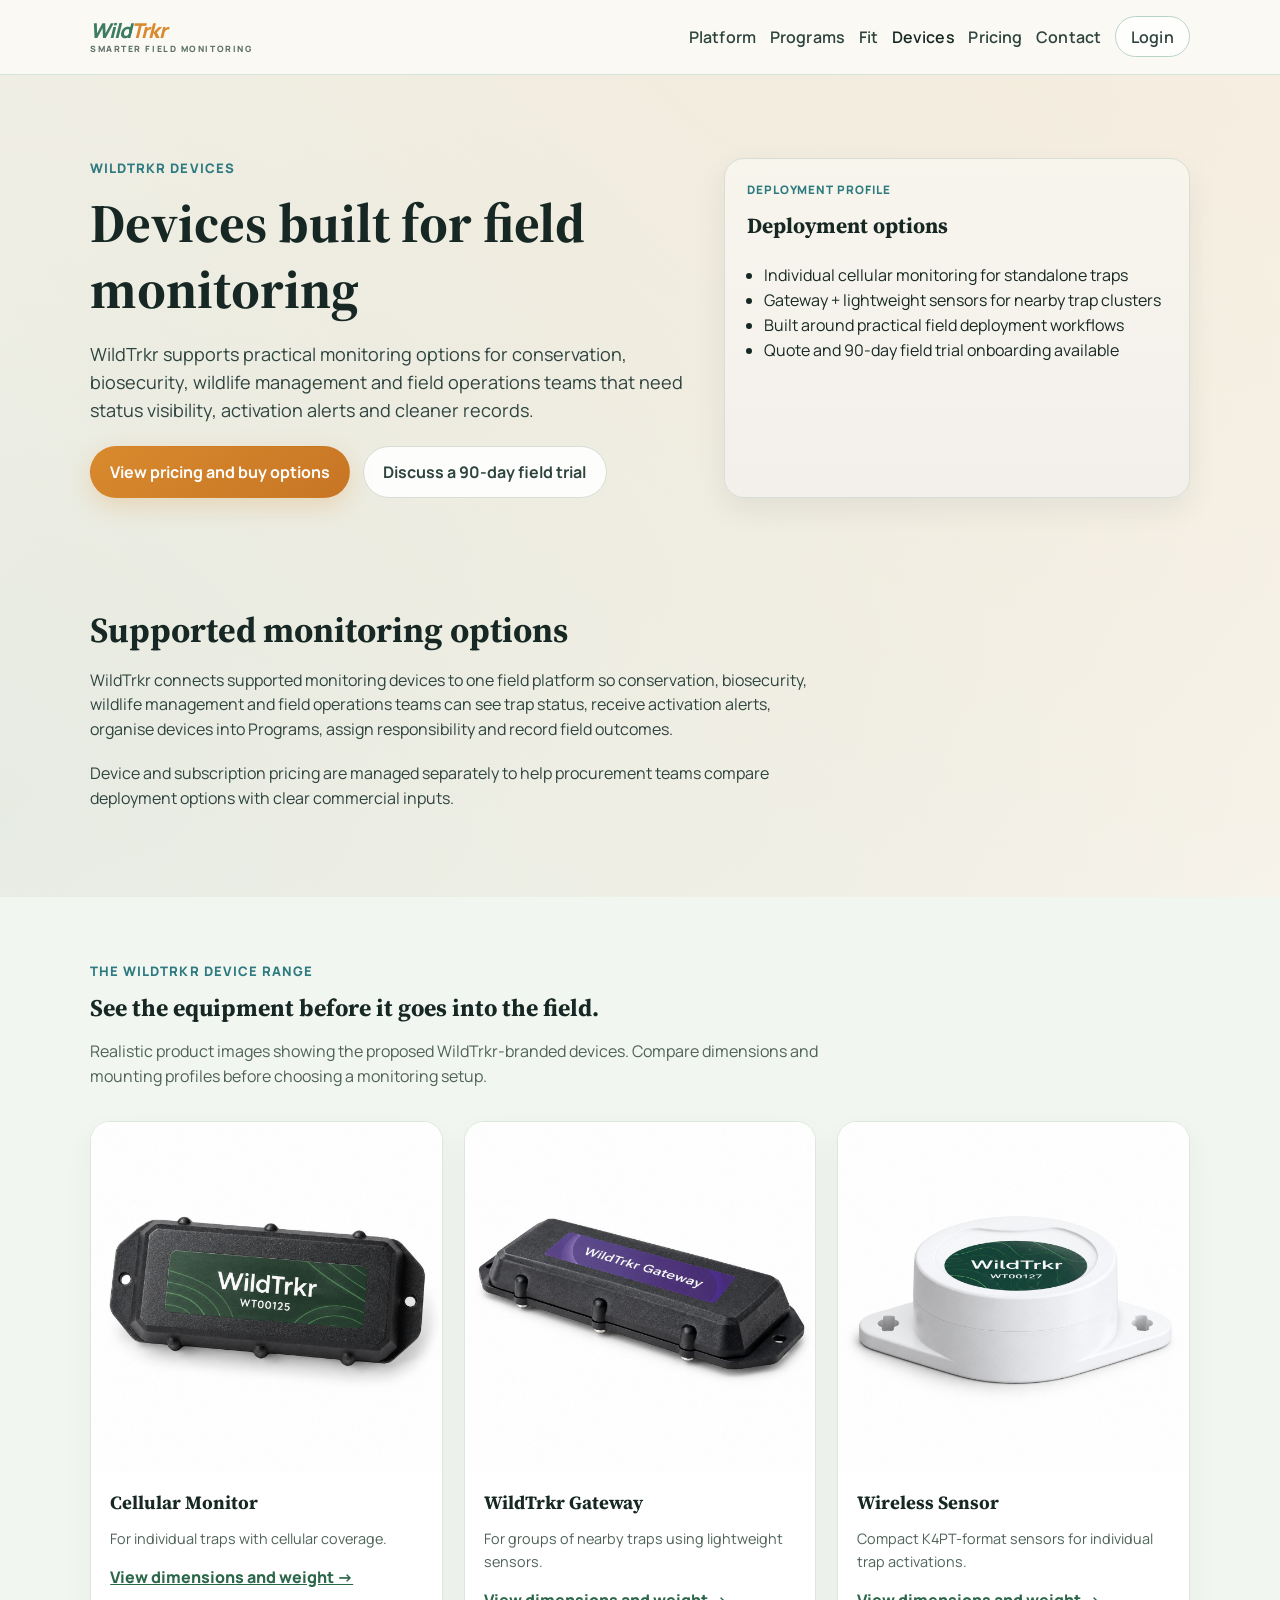
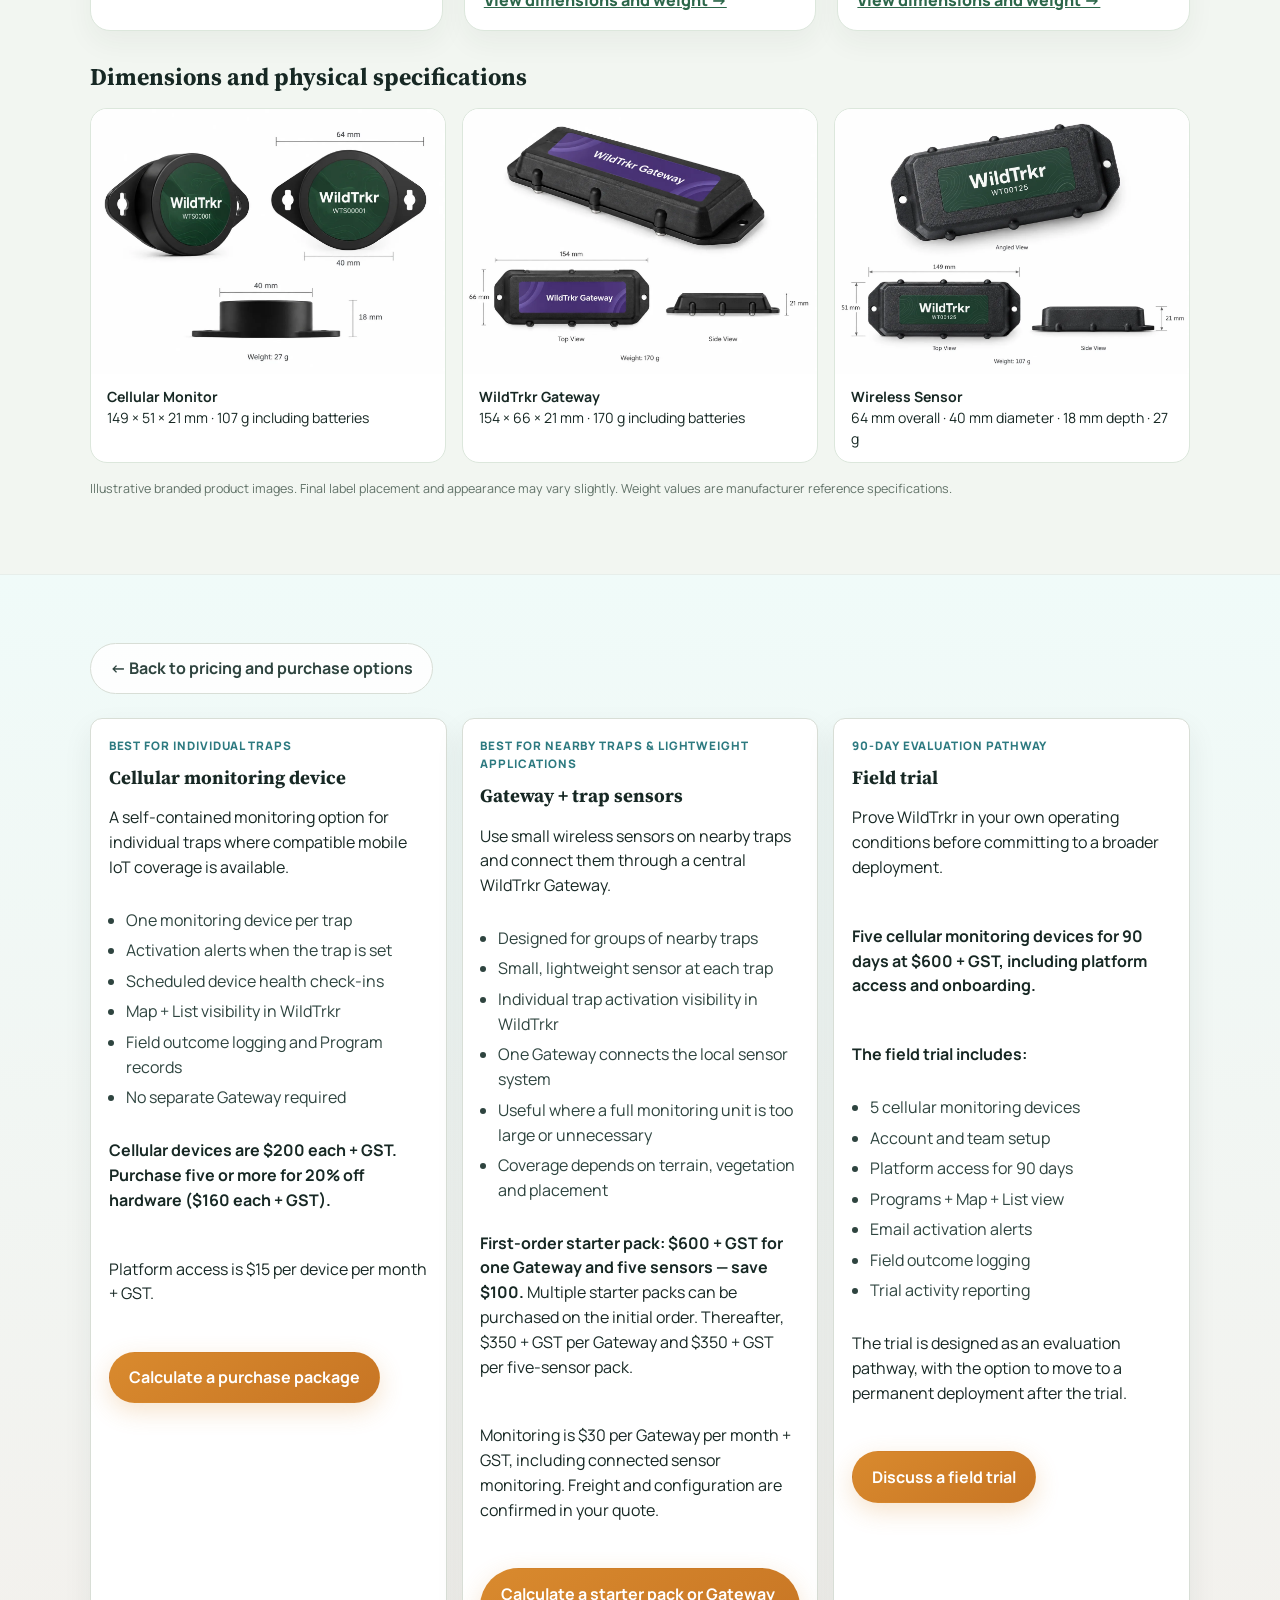
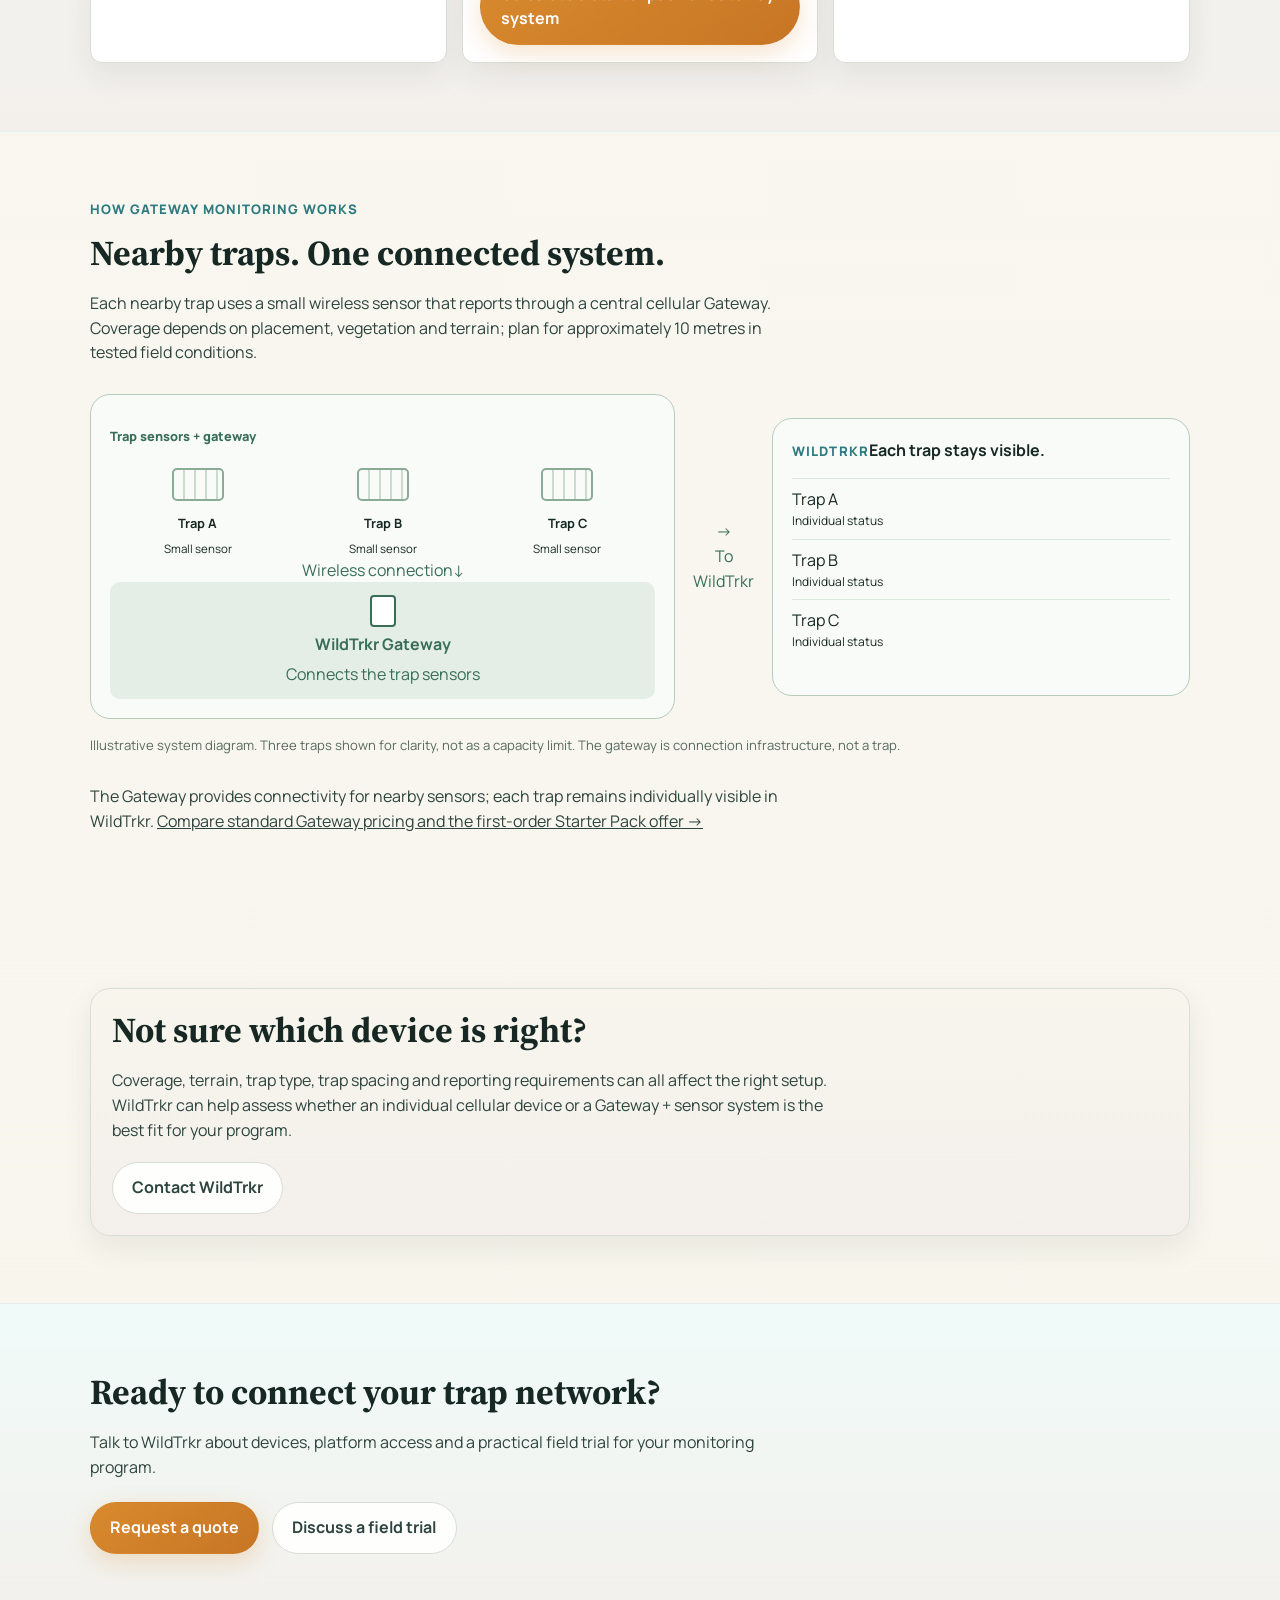
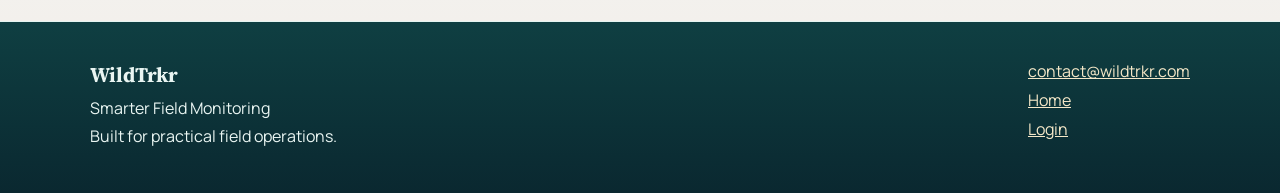
==== devices.html @ 530ab3f0 "Move Gateway system explanation to Devices page" ====
<!doctype html>
<html lang="en">
  <head>
    <meta charset="UTF-8" />
    <meta name="viewport" content="width=device-width, initial-scale=1" />
    <title>WildTrkr Devices | Smarter Field Monitoring</title>
    <meta
      name="description"
      content="WildTrkr monitoring options for conservation, biosecurity, wildlife management and field operations teams, including individual cellular devices and Gateway-based sensor systems."
    />
    <link rel="preconnect" href="https://fonts.googleapis.com" />
    <link rel="preconnect" href="https://fonts.gstatic.com" crossorigin />
    <link
      href="https://fonts.googleapis.com/css2?family=Manrope:wght@400;500;600;700;800&family=Source+Serif+4:opsz,wght@8..60,500;8..60,700&display=swap"
      rel="stylesheet"
    />
    <link rel="stylesheet" href="styles.css" />
    <link rel="stylesheet" href="brand.css" />
  <style>
.wt-gallery{padding:4rem 0;background:#f2f6f1}.wt-gallery h2{margin:.3rem 0 1rem}.wt-gallery-lead{max-width:730px;color:#4e6258}.wt-gallery-grid{display:grid;grid-template-columns:repeat(3,minmax(0,1fr));gap:1.3rem;margin:2rem 0}.wt-gallery-card{background:white;border:1px solid #dce7dc;border-radius:20px;overflow:hidden;box-shadow:0 12px 28px rgba(32,53,44,.05)}.wt-gallery-card img{display:block;width:100%;aspect-ratio:1/1;object-fit:contain;background:#fff}.wt-gallery-card .copy{padding:1.1rem 1.2rem}.wt-gallery-card h3{margin:.1rem 0 .4rem}.wt-gallery-card p{font-size:.9rem;color:#4e6258}.wt-gallery-card a{font-weight:800;color:#2c674a}.wt-specs{display:grid;grid-template-columns:repeat(3,minmax(0,1fr));gap:1rem}.wt-specs figure{margin:0;background:white;border:1px solid #dce7dc;border-radius:17px;overflow:hidden}.wt-specs img{display:block;width:100%;height:auto}.wt-specs figcaption{padding:.75rem 1rem;font-size:.88rem;line-height:1.5}.wt-specs strong{display:block}.wt-preproduction{font-size:.78rem;color:#617268;margin-top:1rem}@media(max-width:780px){.wt-gallery-grid,.wt-specs{grid-template-columns:1fr}.wt-gallery{padding:2.3rem 0}.wt-gallery-card img{max-height:350px}.wt-specs figure{max-width:560px}}
</style>
  <style>.gateway-diagram{display:grid;grid-template-columns:minmax(0,1.4fr) 65px minmax(0,1fr);align-items:center;gap:1rem;margin:1.8rem 0}.gateway-system,.gateway-platform{border:1px solid #b7ccbd;border-radius:20px;padding:1.2rem;background:#f9fbf8}.gateway-system-label{color:#386e58;font-size:.8rem;font-weight:800}.sensor-cluster{display:grid;grid-template-columns:repeat(3,1fr);gap:.6rem}.sensor-trap{display:flex;flex-direction:column;align-items:center;text-align:center;gap:.35rem;font-size:.8rem}.sensor-trap span:last-child{font-size:.72rem}.trap-symbol{display:block;width:52px;height:33px;border:2px solid #8bab97;border-radius:5px;background:repeating-linear-gradient(90deg,transparent 0 9px,#cbdace 9px 11px);margin:8px 0}.gateway-connector,.gateway-node,.gateway-uplink{text-align:center;color:#386e58}.gateway-node{padding:.8rem;border-radius:10px;background:#e4eee6;display:flex;flex-direction:column;align-items:center;gap:.3rem}.gateway-symbol{width:26px;height:32px;border:2px solid #386e58;border-radius:4px;background:#fff}.gateway-uplink span{display:block}.gateway-platform ul{list-style:none;padding:0}.gateway-platform li{padding:.5rem 0;border-top:1px solid #dce6dc}.gateway-platform li span{display:block;font-size:.75rem}.gateway-diagram figcaption{grid-column:1/-1;color:#586a60;font-size:.82rem}@media(max-width:720px){.gateway-diagram{grid-template-columns:1fr}.gateway-system,.gateway-platform{min-width:0}.sensor-cluster{gap:.25rem}.gateway-uplink{transform:none}}</style></head>
  <body>
    <a class="skip-link" href="#main-content">Skip to content</a>

    <header class="site-header">
      <div class="container nav-wrap">
        <a class="brand brand-wordmark" href="/" aria-label="WildTrkr home">
          <span class="brand-logo" aria-hidden="true">
            <span class="brand-name"><span class="brand-name-wild">Wild</span><span class="brand-name-trkr">Trkr</span></span>
            <span class="brand-tagline">Smarter Field Monitoring</span>
          </span>
        </a>
        <nav aria-label="Primary">
          <ul class="nav-list">
            <li><a href="/#platform">Platform</a></li>
            <li><a href="/#programs">Programs</a></li>
            <li><a href="/#fit">Fit</a></li>
            <li><a href="/devices" aria-current="page">Devices</a></li>
            <li><a href="/#calculator">Pricing</a></li>
            <li><a href="/#contact">Contact</a></li>
            <li><a class="login-link" href="https://app.wildtrkr.com/login">Login</a></li>
          </ul>
        </nav>
      </div>
    </header>

    <main id="main-content">
      <section class="page-hero" id="top">
        <div class="container hero-grid">
          <div>
            <p class="kicker">WildTrkr Devices</p>
            <h1>Devices built for field monitoring</h1>
            <p class="hero-copy">
              WildTrkr supports practical monitoring options for conservation, biosecurity, wildlife management and field operations teams that need status visibility, activation alerts and cleaner records.
            </p>
            <div class="cta-row">
              <a class="button button-primary" href="/#calculator">View pricing and buy options</a>
              <a class="button button-secondary" href="/#field-trial">Discuss a 90-day field trial</a>
            </div>
          </div>
          <aside class="hero-panel hero-panel-product" aria-label="Device overview">
            <p class="card-kicker">Deployment profile</p>
            <h2>Deployment options</h2>
            <ul>
              <li>Individual cellular monitoring for standalone traps</li>
              <li>Gateway + lightweight sensors for nearby trap clusters</li>
              <li>Built around practical field deployment workflows</li>
              <li>Quote and 90-day field trial onboarding available</li>
            </ul>
          </aside>
        </div>
      </section>

      <section class="section" id="intro">
        <div class="container">
          <h2>Supported monitoring options</h2>
          <p class="section-intro">
            WildTrkr connects supported monitoring devices to one field platform so conservation, biosecurity, wildlife management and field operations teams can see trap status, receive activation alerts, organise devices into Programs, assign responsibility and record field outcomes.
          </p>
          <p class="section-intro">
            Device and subscription pricing are managed separately to help procurement teams compare
            deployment options with clear commercial inputs.
          </p>
        </div>
      </section>

<section class="wt-gallery" id="product-gallery"><div class="container"><p class="kicker">The WildTrkr device range</p><h2>See the equipment before it goes into the field.</h2><p class="wt-gallery-lead">Realistic product images showing the proposed WildTrkr-branded devices. Compare dimensions and mounting profiles before choosing a monitoring setup.</p><div class="wt-gallery-grid"><article class="wt-gallery-card"><img src="[data-uri]" alt="Cellular Monitor with WildTrkr identification sticker" loading="lazy" /><div class="copy"><h3>Cellular Monitor</h3><p>For individual traps with cellular coverage.</p><a href="#wt-spec-0">View dimensions and weight →</a></div></article><article class="wt-gallery-card"><img src="[data-uri]" alt="WildTrkr Gateway with WildTrkr identification sticker" loading="lazy" /><div class="copy"><h3>WildTrkr Gateway</h3><p>For groups of nearby traps using lightweight sensors.</p><a href="#wt-spec-1">View dimensions and weight →</a></div></article><article class="wt-gallery-card"><img src="[data-uri]" alt="Wireless Sensor with WildTrkr identification sticker" loading="lazy" /><div class="copy"><h3>Wireless Sensor</h3><p>Compact K4PT-format sensors for individual trap activations.</p><a href="#wt-spec-2">View dimensions and weight →</a></div></article></div><h2>Dimensions and physical specifications</h2><div class="wt-specs"><figure id="wt-spec-0"><img src="[data-uri]" alt="Cellular Monitor: technical illustration showing measurements" loading="lazy" /><figcaption><strong>Cellular Monitor</strong>149 × 51 × 21 mm · 107 g including batteries</figcaption></figure><figure id="wt-spec-1"><img src="[data-uri]" alt="WildTrkr Gateway: technical illustration showing measurements" loading="lazy" /><figcaption><strong>WildTrkr Gateway</strong>154 × 66 × 21 mm · 170 g including batteries</figcaption></figure><figure id="wt-spec-2"><img src="[data-uri]" alt="Wireless Sensor: technical illustration showing measurements" loading="lazy" /><figcaption><strong>Wireless Sensor</strong>64 mm overall · 40 mm diameter · 18 mm depth · 27 g</figcaption></figure></div><p class="wt-preproduction">Illustrative branded product images. Final label placement and appearance may vary slightly. Weight values are manufacturer reference specifications.</p></div></section>
      <section class="section section-soft" id="device-options">
        <div class="container">
          <p style="margin:0 0 1.5rem"><a class="button button-secondary" href="/#calculator">← Back to pricing and purchase options</a></p>
          <div class="device-grid">
            <article class="device-card">
              <p class="card-kicker">Best for individual traps</p>
              <div>
                <h3>Cellular monitoring device</h3>
                <p>A self-contained monitoring option for individual traps where compatible mobile IoT coverage is available.</p>
              </div>
              <ul class="bullet-list">
                <li>One monitoring device per trap</li>
                <li>Activation alerts when the trap is set</li>
                <li>Scheduled device health check-ins</li>
                <li>Map + List visibility in WildTrkr</li>
                <li>Field outcome logging and Program records</li>
                <li>No separate Gateway required</li>
              </ul>
              <p><strong>Cellular devices are $200 each + GST. Purchase five or more for 20% off hardware ($160 each + GST).</strong></p>
              <p>Platform access is $15 per device per month + GST.</p>
              <div class="cta-stack">
                <a class="button button-primary" href="/#calculator">Calculate a purchase package</a>
              </div>
            </article>

            <article class="device-card">
              <p class="card-kicker">Best for nearby traps &amp; lightweight applications</p>
              <div>
                <h3>Gateway + trap sensors</h3>
                <p>Use small wireless sensors on nearby traps and connect them through a central WildTrkr Gateway.</p>
              </div>
              <ul class="bullet-list">
                <li>Designed for groups of nearby traps</li>
                <li>Small, lightweight sensor at each trap</li>
                <li>Individual trap activation visibility in WildTrkr</li>
                <li>One Gateway connects the local sensor system</li>
                <li>Useful where a full monitoring unit is too large or unnecessary</li>
                <li>Coverage depends on terrain, vegetation and placement</li>
              </ul>
              <p><strong>First-order starter pack: $600 + GST for one Gateway and five sensors — save $100.</strong> Multiple starter packs can be purchased on the initial order. Thereafter, $350 + GST per Gateway and $350 + GST per five-sensor pack.</p>
              <p>Monitoring is $30 per Gateway per month + GST, including connected sensor monitoring. Freight and configuration are confirmed in your quote.</p>
              <div class="cta-stack">
                <a class="button button-primary" href="/#gateway-estimate-title">Calculate a starter pack or Gateway system</a>
              </div>
            </article>

            <article class="device-card">
              <p class="card-kicker">90-day evaluation pathway</p>
              <div>
                <h3>Field trial</h3>
                <p>Prove WildTrkr in your own operating conditions before committing to a broader deployment.</p>
              </div>
              <p><strong>Five cellular monitoring devices for 90 days at $600 + GST, including platform access and onboarding.</strong></p>
              <p><strong>The field trial includes:</strong></p>
              <ul class="bullet-list">
                <li>5 cellular monitoring devices</li>
                <li>Account and team setup</li>
                <li>Platform access for 90 days</li>
                <li>Programs + Map + List view</li>
                <li>Email activation alerts</li>
                <li>Field outcome logging</li>
                <li>Trial activity reporting</li>
              </ul>
              <p>The trial is designed as an evaluation pathway, with the option to move to a permanent deployment after the trial.</p>
              <div class="cta-stack">
                <a class="button button-primary" href="/#field-trial">Discuss a field trial</a>
              </div>
            </article>
          </div>
        </div>
      </section>


      <section class="section" id="gateway-explained" aria-labelledby="gateway-explained-title"><div class="container"><p class="kicker">How Gateway monitoring works</p><h2 id="gateway-explained-title">Nearby traps. One connected system.</h2><p class="section-intro">Each nearby trap uses a small wireless sensor that reports through a central cellular Gateway. Coverage depends on placement, vegetation and terrain; plan for approximately 10 metres in tested field conditions.</p><figure class="gateway-diagram">
          <div class="gateway-system">
            <p class="gateway-system-label">Trap sensors + gateway</p>
            <div class="sensor-cluster" aria-label="Three illustrative traps, each with its own sensor">
              <div class="sensor-trap"><span class="trap-symbol" aria-hidden="true"><i></i></span><strong>Trap A</strong><span>Small sensor</span></div>
              <div class="sensor-trap"><span class="trap-symbol" aria-hidden="true"><i></i></span><strong>Trap B</strong><span>Small sensor</span></div>
              <div class="sensor-trap"><span class="trap-symbol" aria-hidden="true"><i></i></span><strong>Trap C</strong><span>Small sensor</span></div>
            </div>
            <div class="gateway-connector"><span>Wireless connection</span><span aria-hidden="true">↓</span></div>
            <div class="gateway-node"><span class="gateway-symbol" aria-hidden="true"></span><strong>WildTrkr Gateway</strong><span>Connects the trap sensors</span></div>
          </div>
          <div class="gateway-uplink"><span aria-hidden="true">→</span><span>To WildTrkr</span></div>
          <div class="gateway-platform"><span class="kicker">WildTrkr</span><strong>Each trap stays visible.</strong><ul><li>Trap A <span>Individual status</span></li><li>Trap B <span>Individual status</span></li><li>Trap C <span>Individual status</span></li></ul></div>
          <figcaption>Illustrative system diagram. Three traps shown for clarity, not as a capacity limit. The gateway is connection infrastructure, not a trap.</figcaption>
        </figure><p class="section-intro" style="margin-top:1.2rem">The Gateway provides connectivity for nearby sensors; each trap remains individually visible in WildTrkr. <a href="/#gateway-estimate-title">Compare standard Gateway pricing and the first-order Starter Pack offer →</a></p></div></section>
      <section class="section" id="suitability">
        <div class="container panel-soft">
          <h2>Not sure which device is right?</h2>
          <p class="section-intro">
            Coverage, terrain, trap type, trap spacing and reporting requirements can all affect the right setup.
            WildTrkr can help assess whether an individual cellular device or a Gateway + sensor system is the best fit for your program.
          </p>
          <a class="button button-secondary" href="/#contact">Contact WildTrkr</a>
        </div>
      </section>

      <section class="section section-soft" id="quote-cta">
        <div class="container">
          <h2>Ready to connect your trap network?</h2>
          <p class="section-intro">
            Talk to WildTrkr about devices, platform access and a practical field trial for your
            monitoring program.
          </p>
          <div class="cta-row">
            <a class="button button-primary" href="/#contact">Request a quote</a>
            <a class="button button-secondary" href="/#contact">Discuss a field trial</a>
          </div>
        </div>
      </section>
    </main>

    <footer class="site-footer">
      <div class="container footer-grid">
        <div>
          <p class="footer-brand">WildTrkr</p>
          <p>Smarter Field Monitoring</p>
          <p>Built for practical field operations.</p>
        </div>
        <div>
          <p><a href="mailto:contact@wildtrkr.com">contact@wildtrkr.com</a></p>
          <p><a href="/">Home</a></p>
          <p><a href="https://app.wildtrkr.com/login">Login</a></p>
        </div>
      </div>
    </footer>
  </body>
</html>
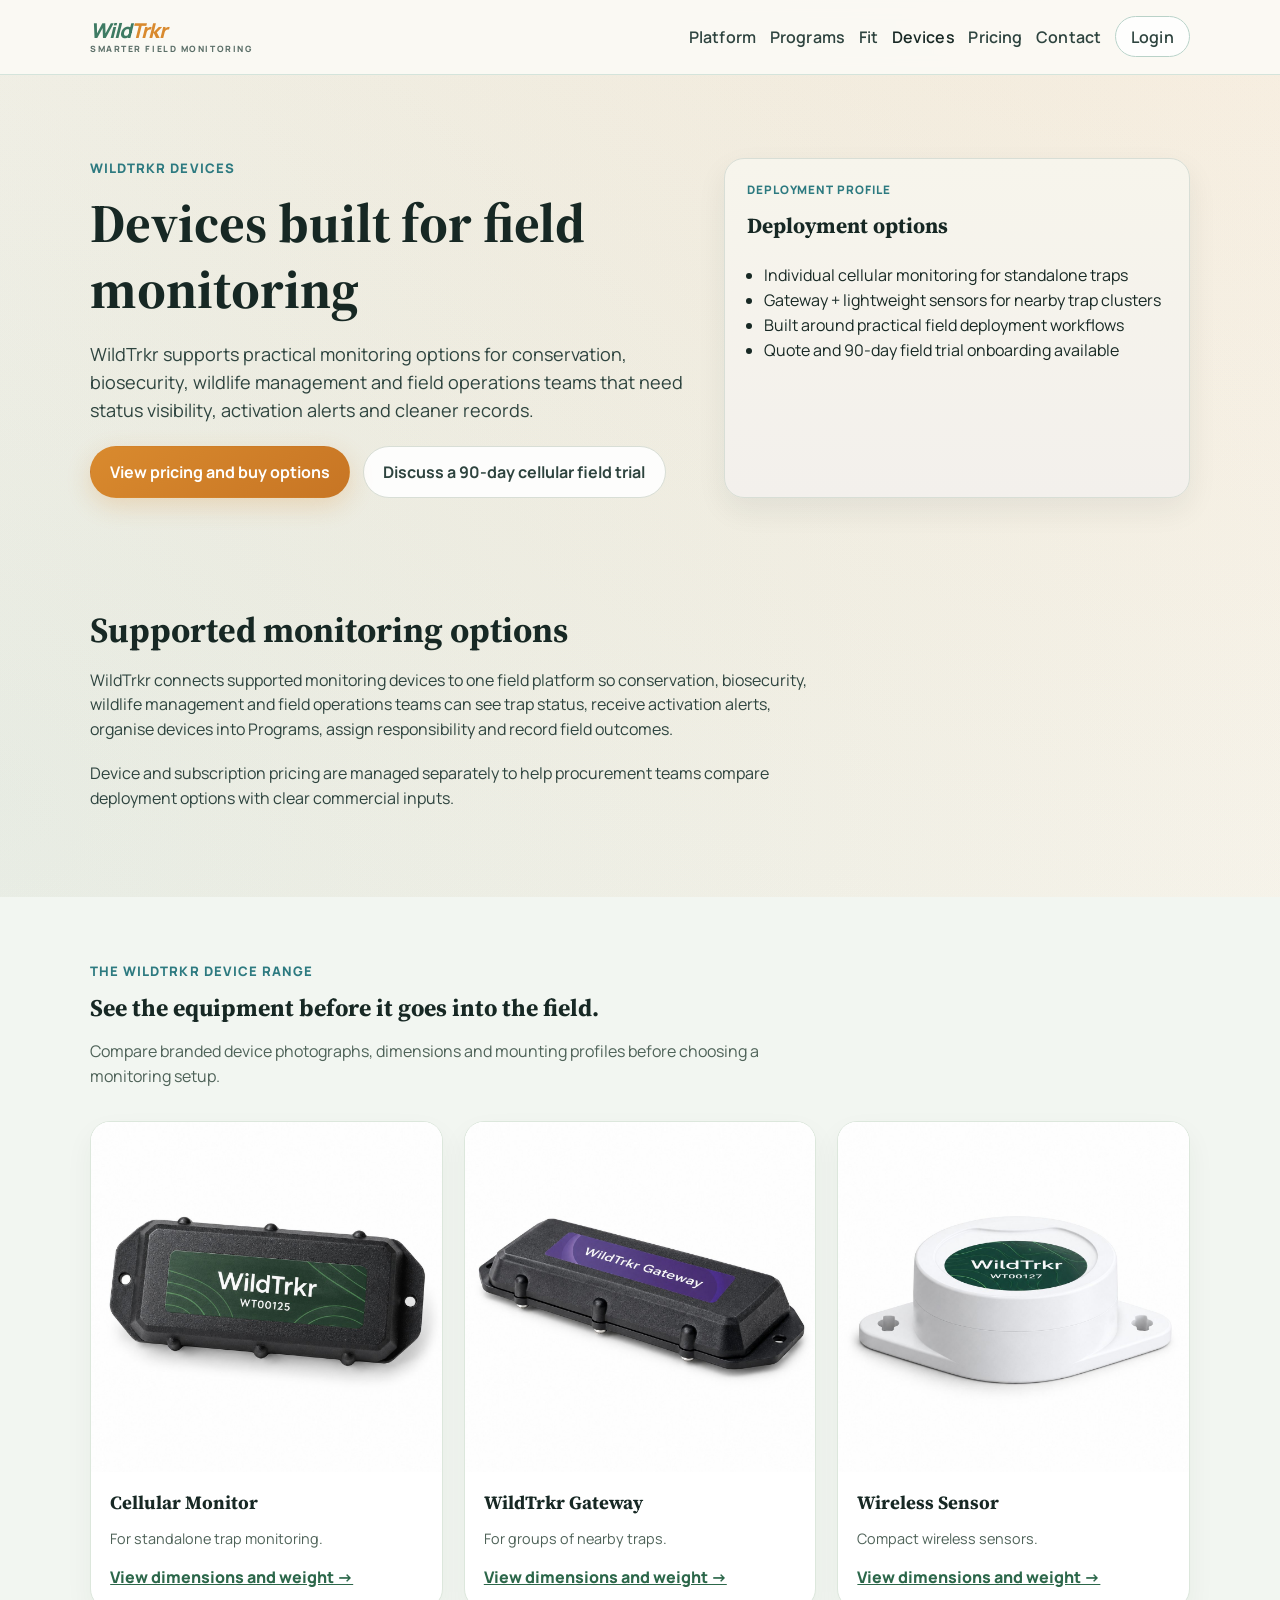
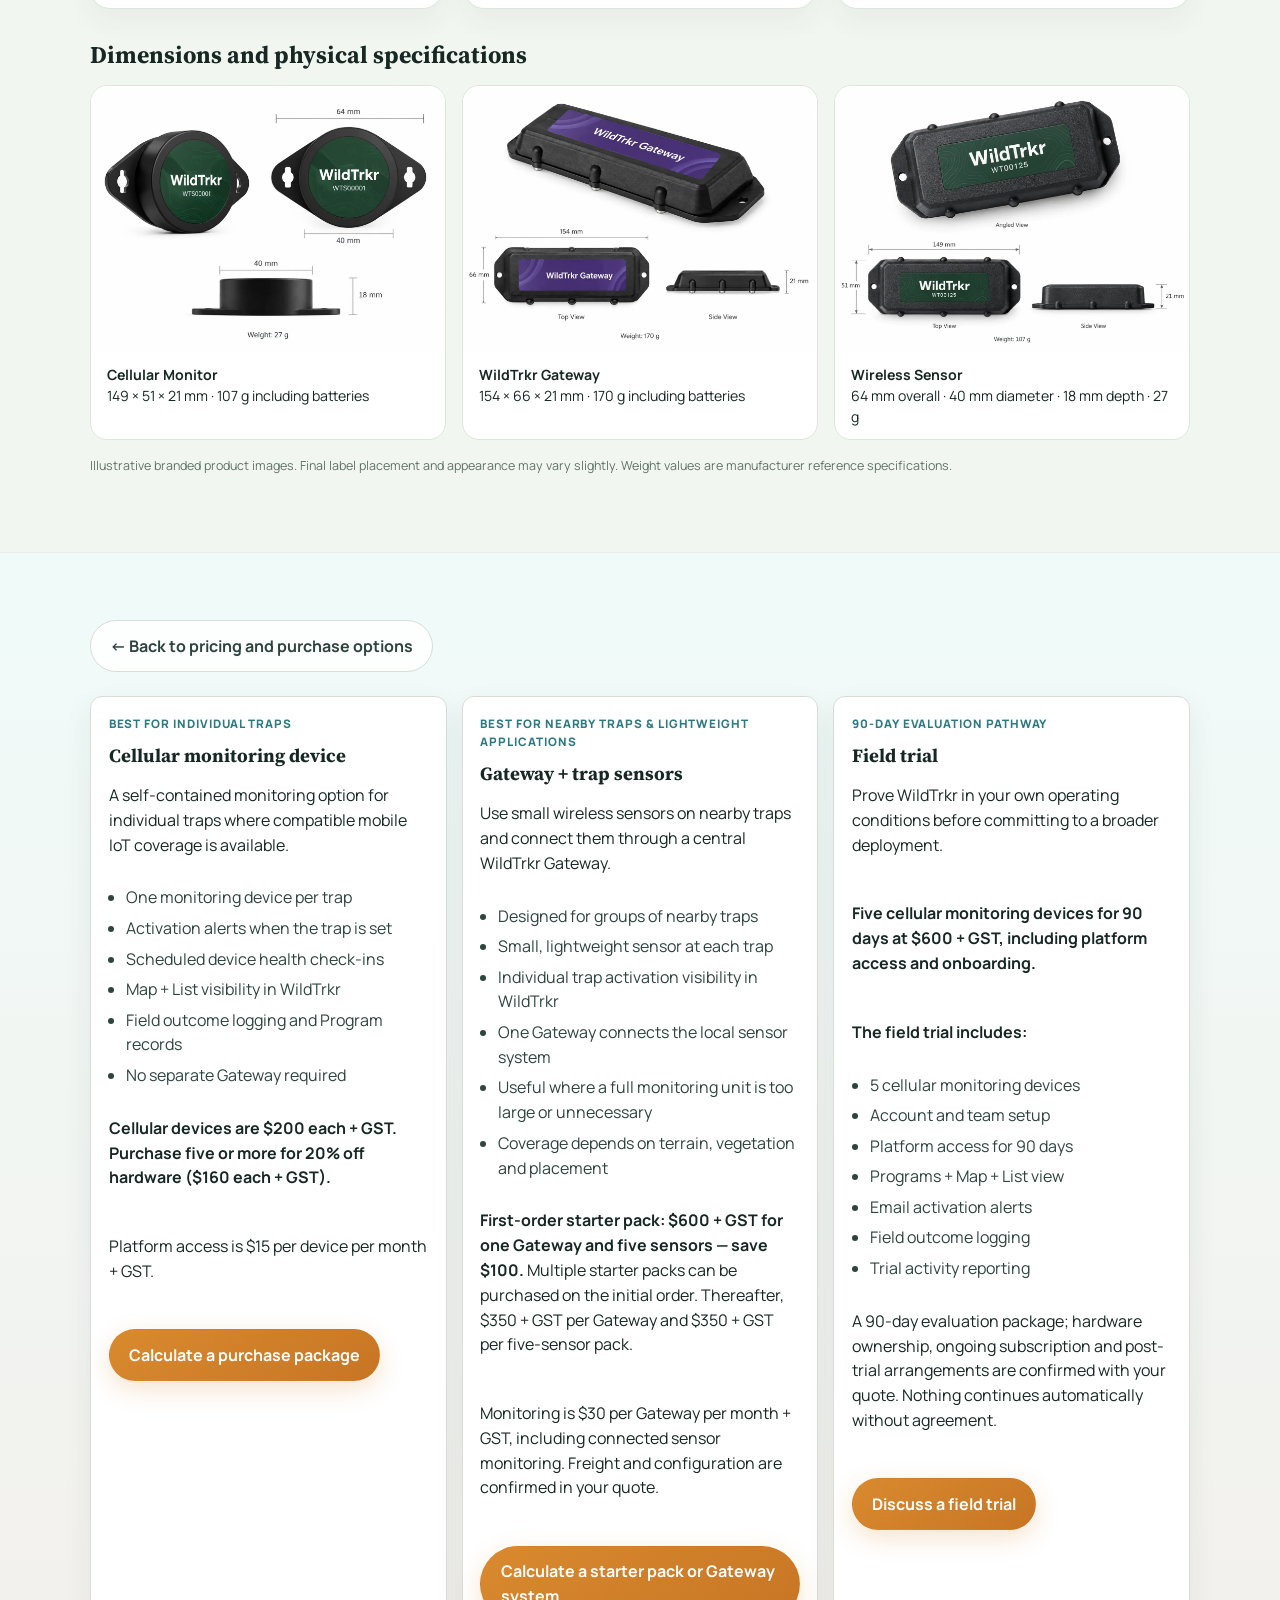
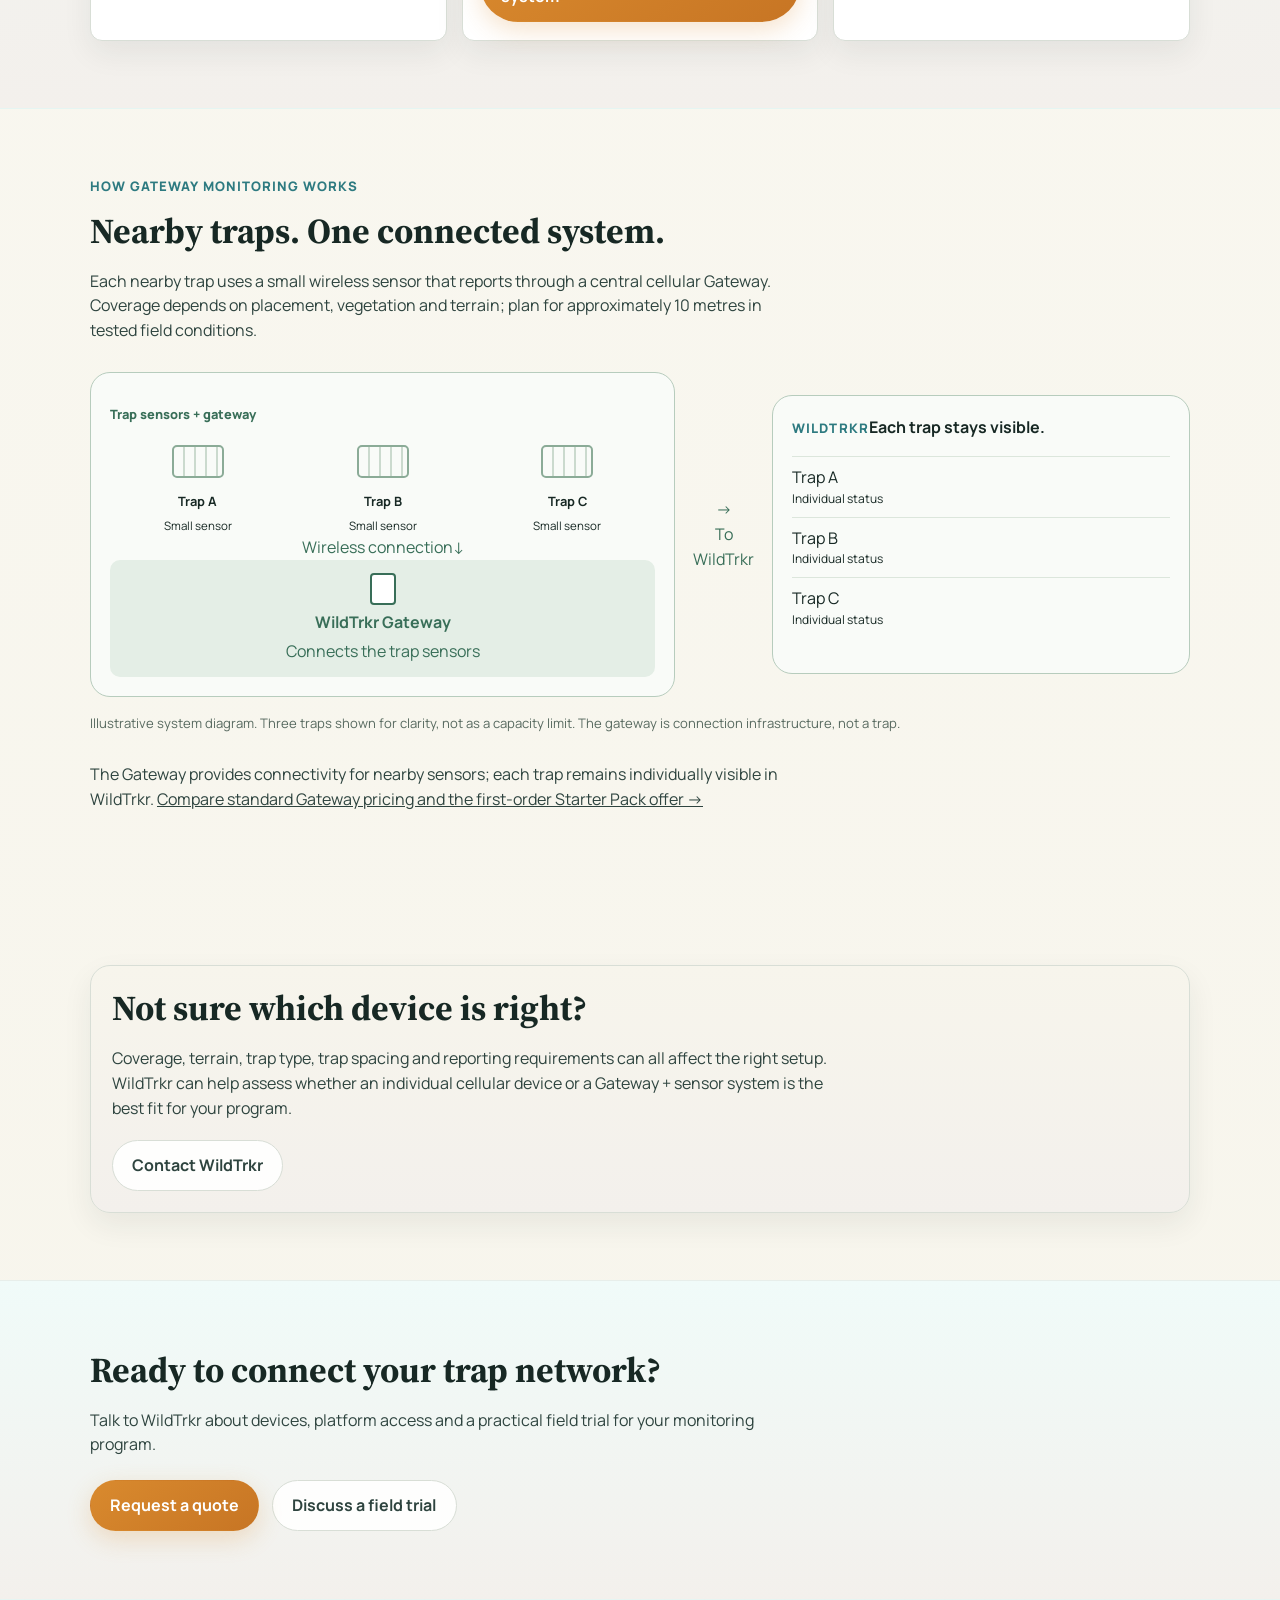
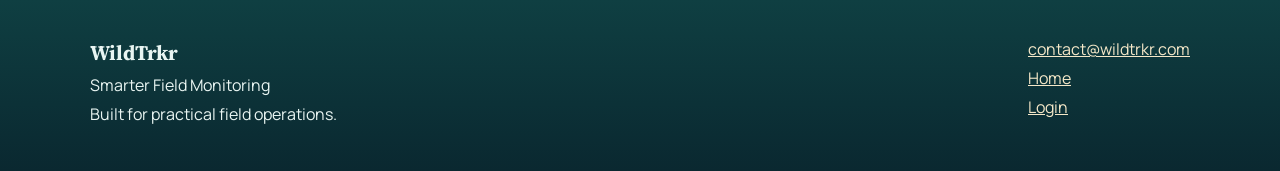
==== commit 4eca2dde: "Refine sales copy and simplify customer enquiries: devices.html" ====
--- a/devices.html
+++ b/devices.html
@@ -56,7 +56,7 @@
             </p>
             <div class="cta-row">
               <a class="button button-primary" href="/#calculator">View pricing and buy options</a>
-              <a class="button button-secondary" href="/#field-trial">Discuss a 90-day field trial</a>
+              <a class="button button-secondary" href="/#field-trial">Discuss a 90-day cellular field trial</a>
             </div>
           </div>
           <aside class="hero-panel hero-panel-product" aria-label="Device overview">
@@ -85,7 +85,7 @@
         </div>
       </section>
 
-<section class="wt-gallery" id="product-gallery"><div class="container"><p class="kicker">The WildTrkr device range</p><h2>See the equipment before it goes into the field.</h2><p class="wt-gallery-lead">Realistic product images showing the proposed WildTrkr-branded devices. Compare dimensions and mounting profiles before choosing a monitoring setup.</p><div class="wt-gallery-grid"><article class="wt-gallery-card"><img src="[data-uri]" alt="Cellular Monitor with WildTrkr identification sticker" loading="lazy" /><div class="copy"><h3>Cellular Monitor</h3><p>For individual traps with cellular coverage.</p><a href="#wt-spec-0">View dimensions and weight →</a></div></article><article class="wt-gallery-card"><img src="[data-uri]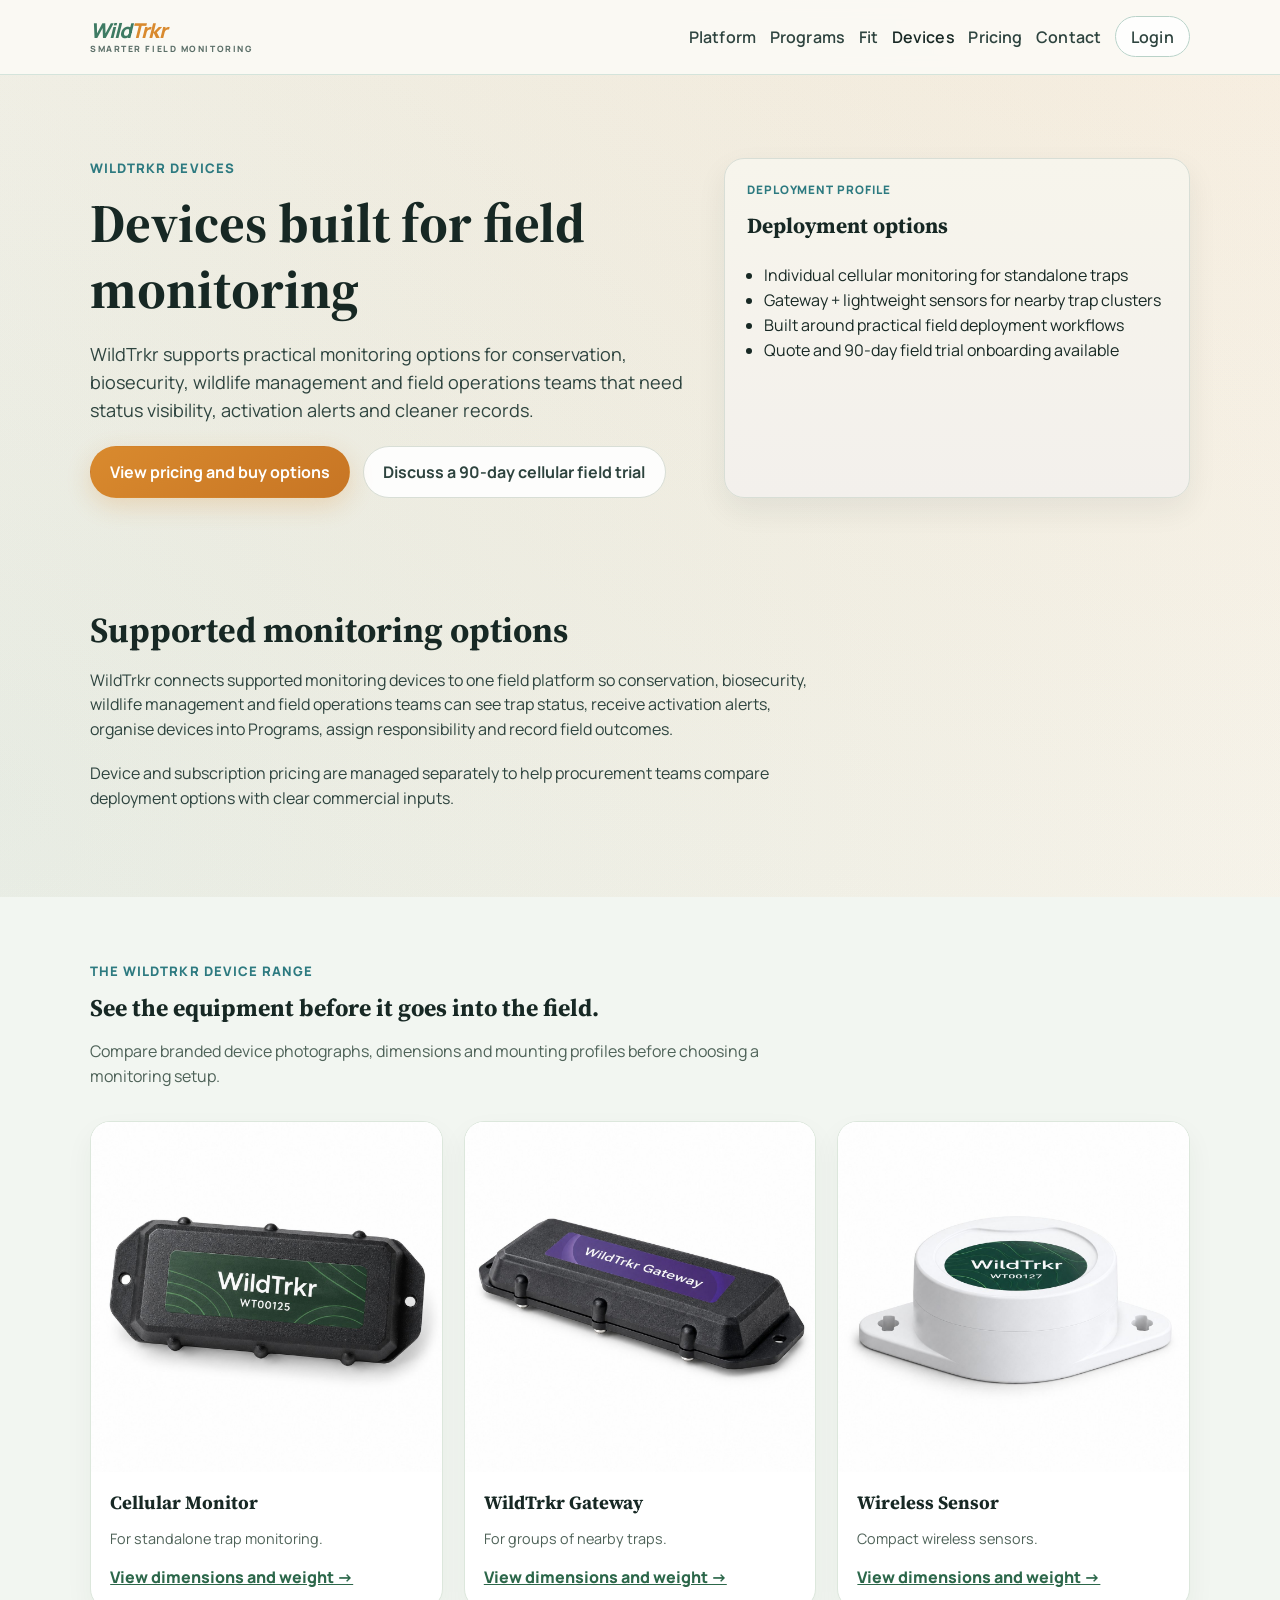
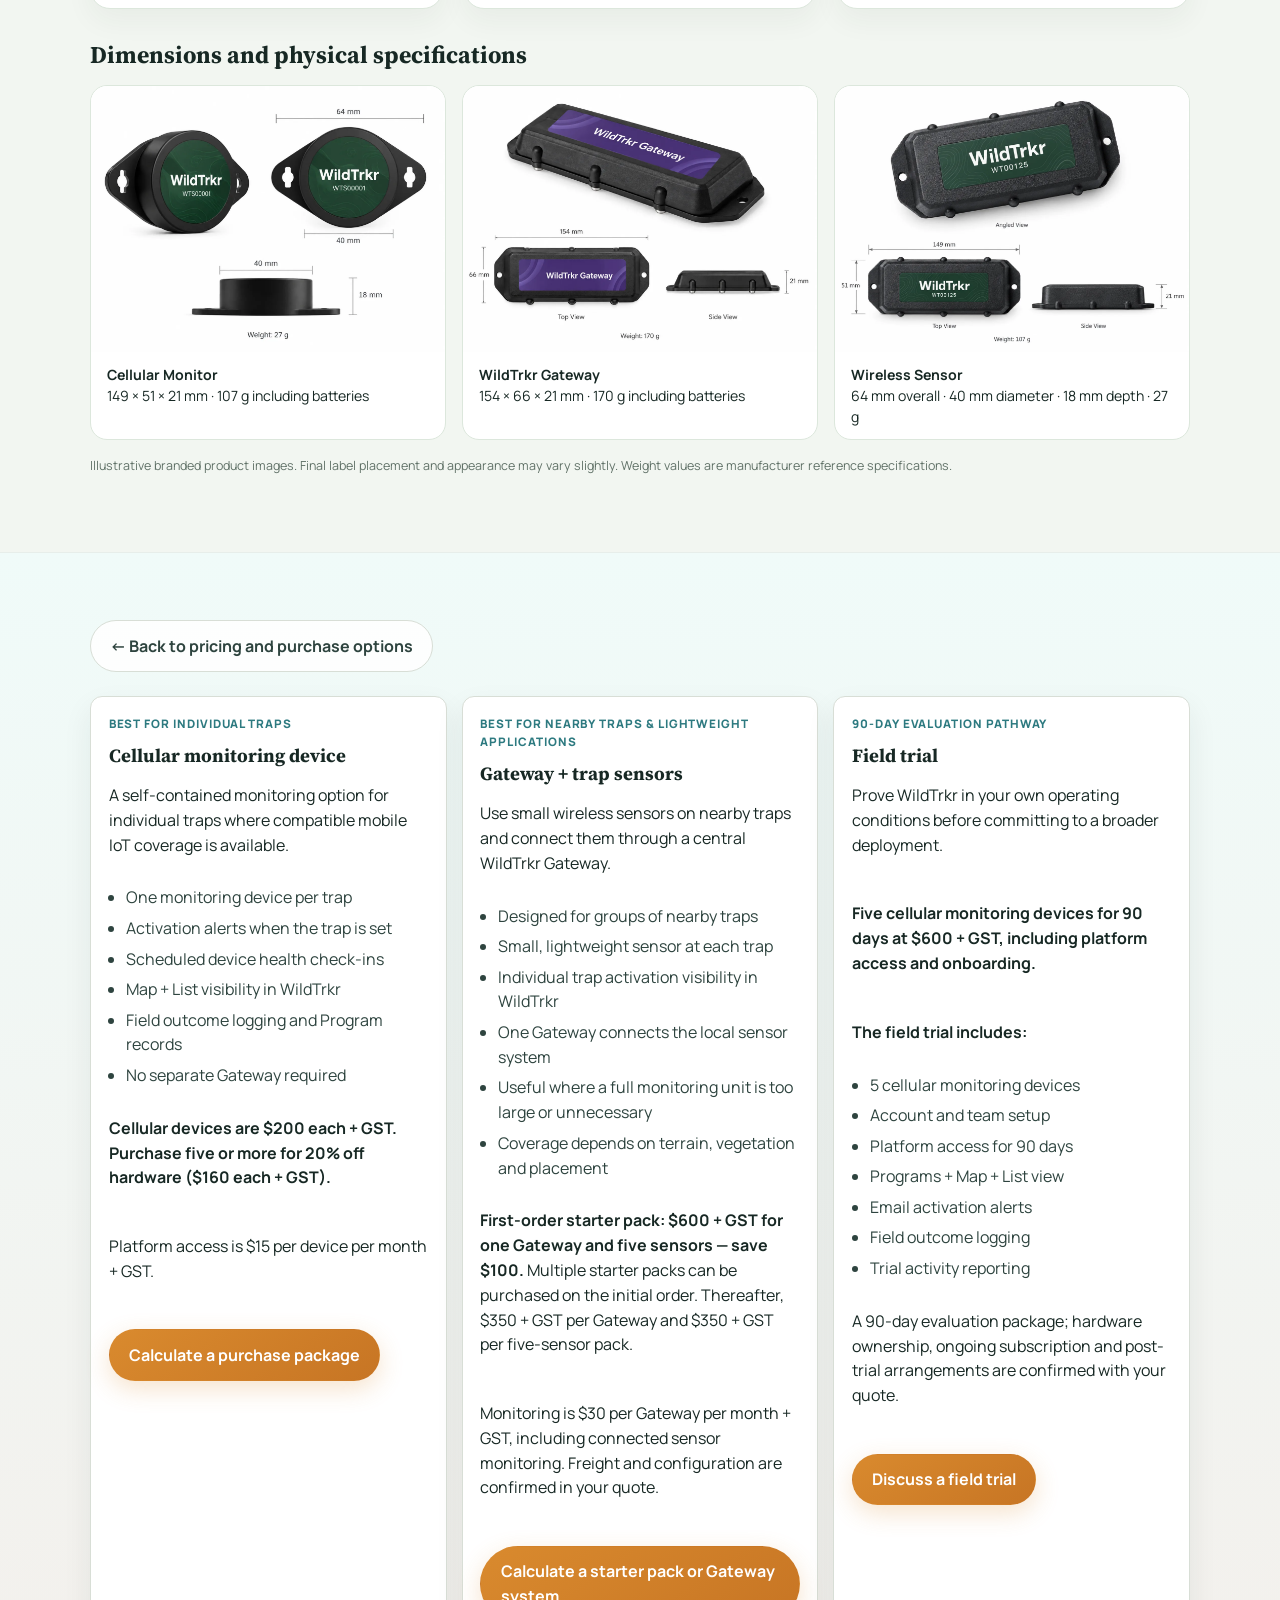
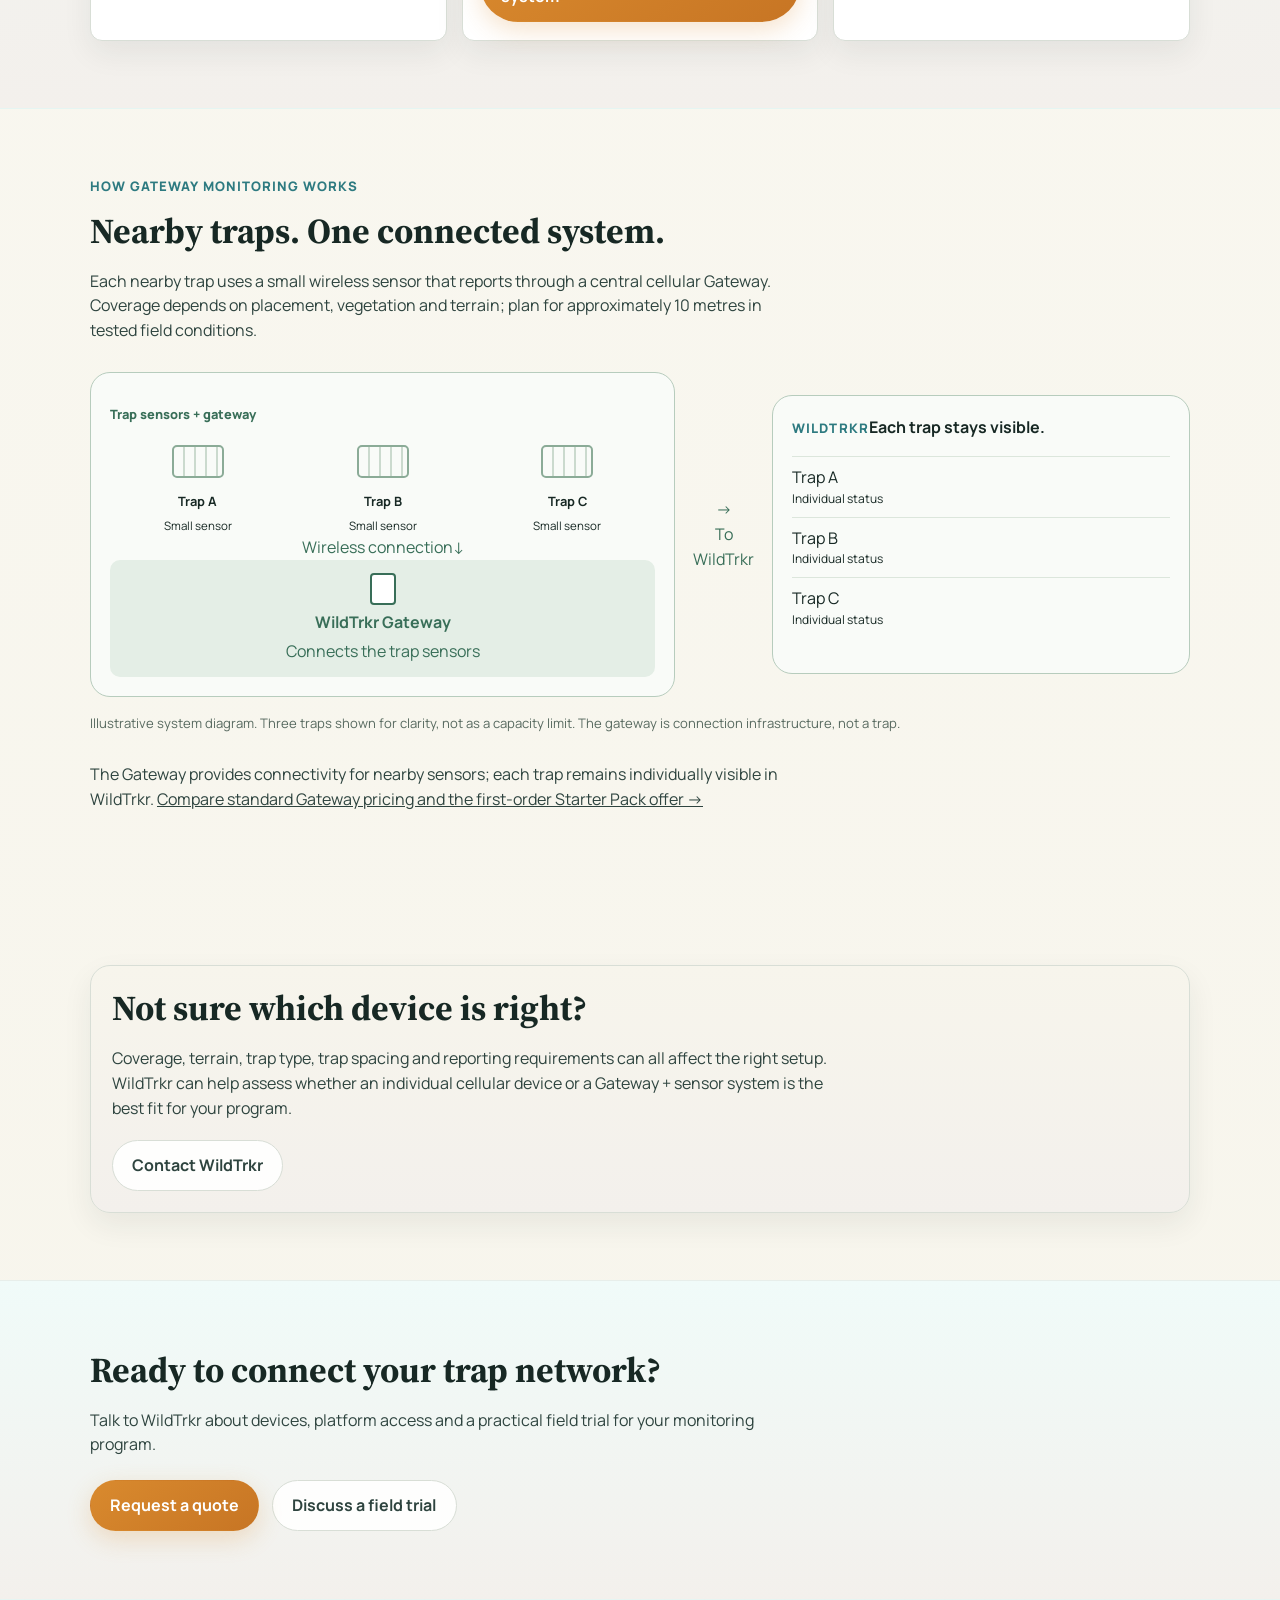
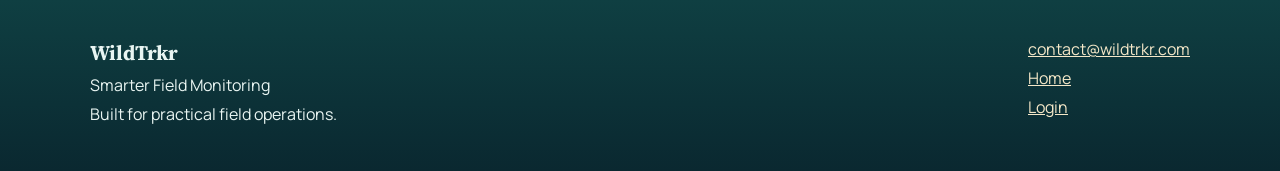
==== commit 990996f4: "Avoid unverified trial continuation guarantee" ====
--- a/devices.html
+++ b/devices.html
@@ -149,7 +149,7 @@
                 <li>Field outcome logging</li>
                 <li>Trial activity reporting</li>
               </ul>
-              <p>A 90-day evaluation package; hardware ownership, ongoing subscription and post-trial arrangements are confirmed with your quote. Nothing continues automatically without agreement.</p>
+              <p>A 90-day evaluation package; hardware ownership, ongoing subscription and post-trial arrangements are confirmed with your quote. </p>
               <div class="cta-stack">
                 <a class="button button-primary" href="/#field-trial">Discuss a field trial</a>
               </div>
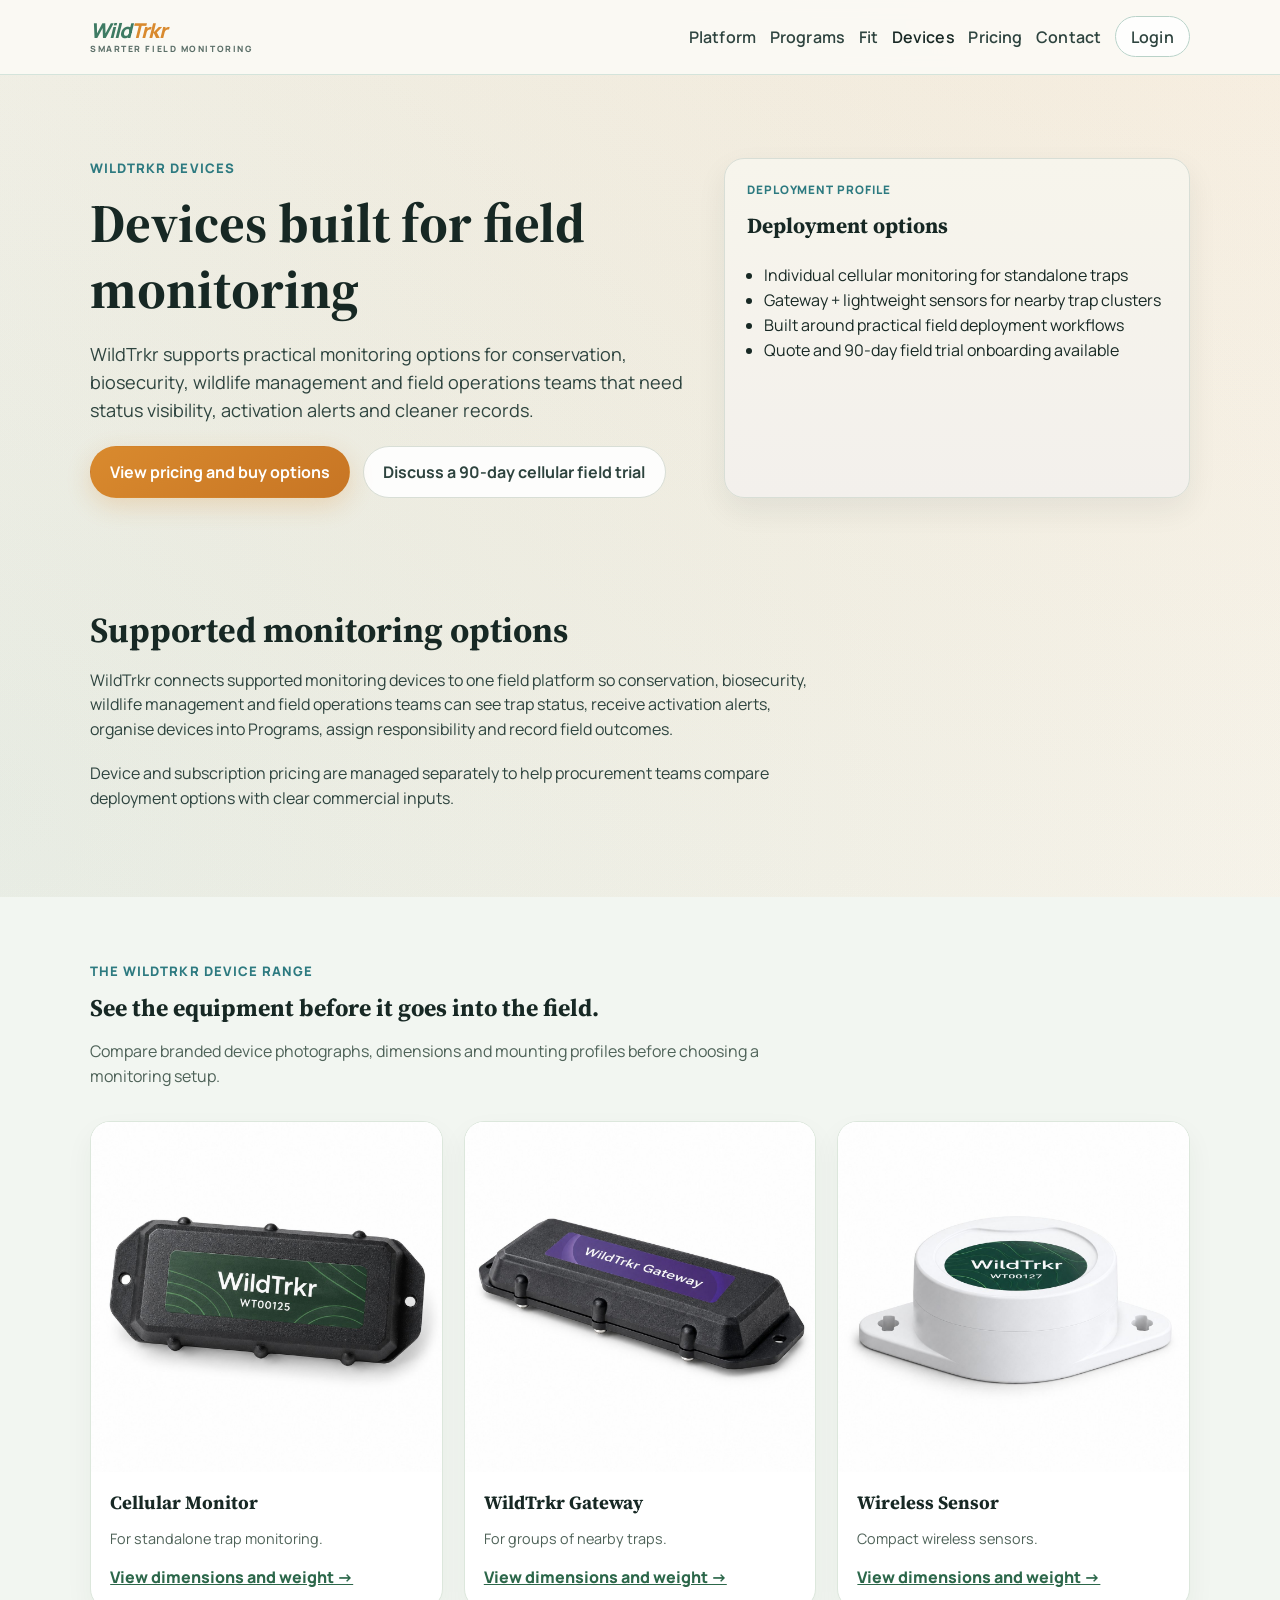
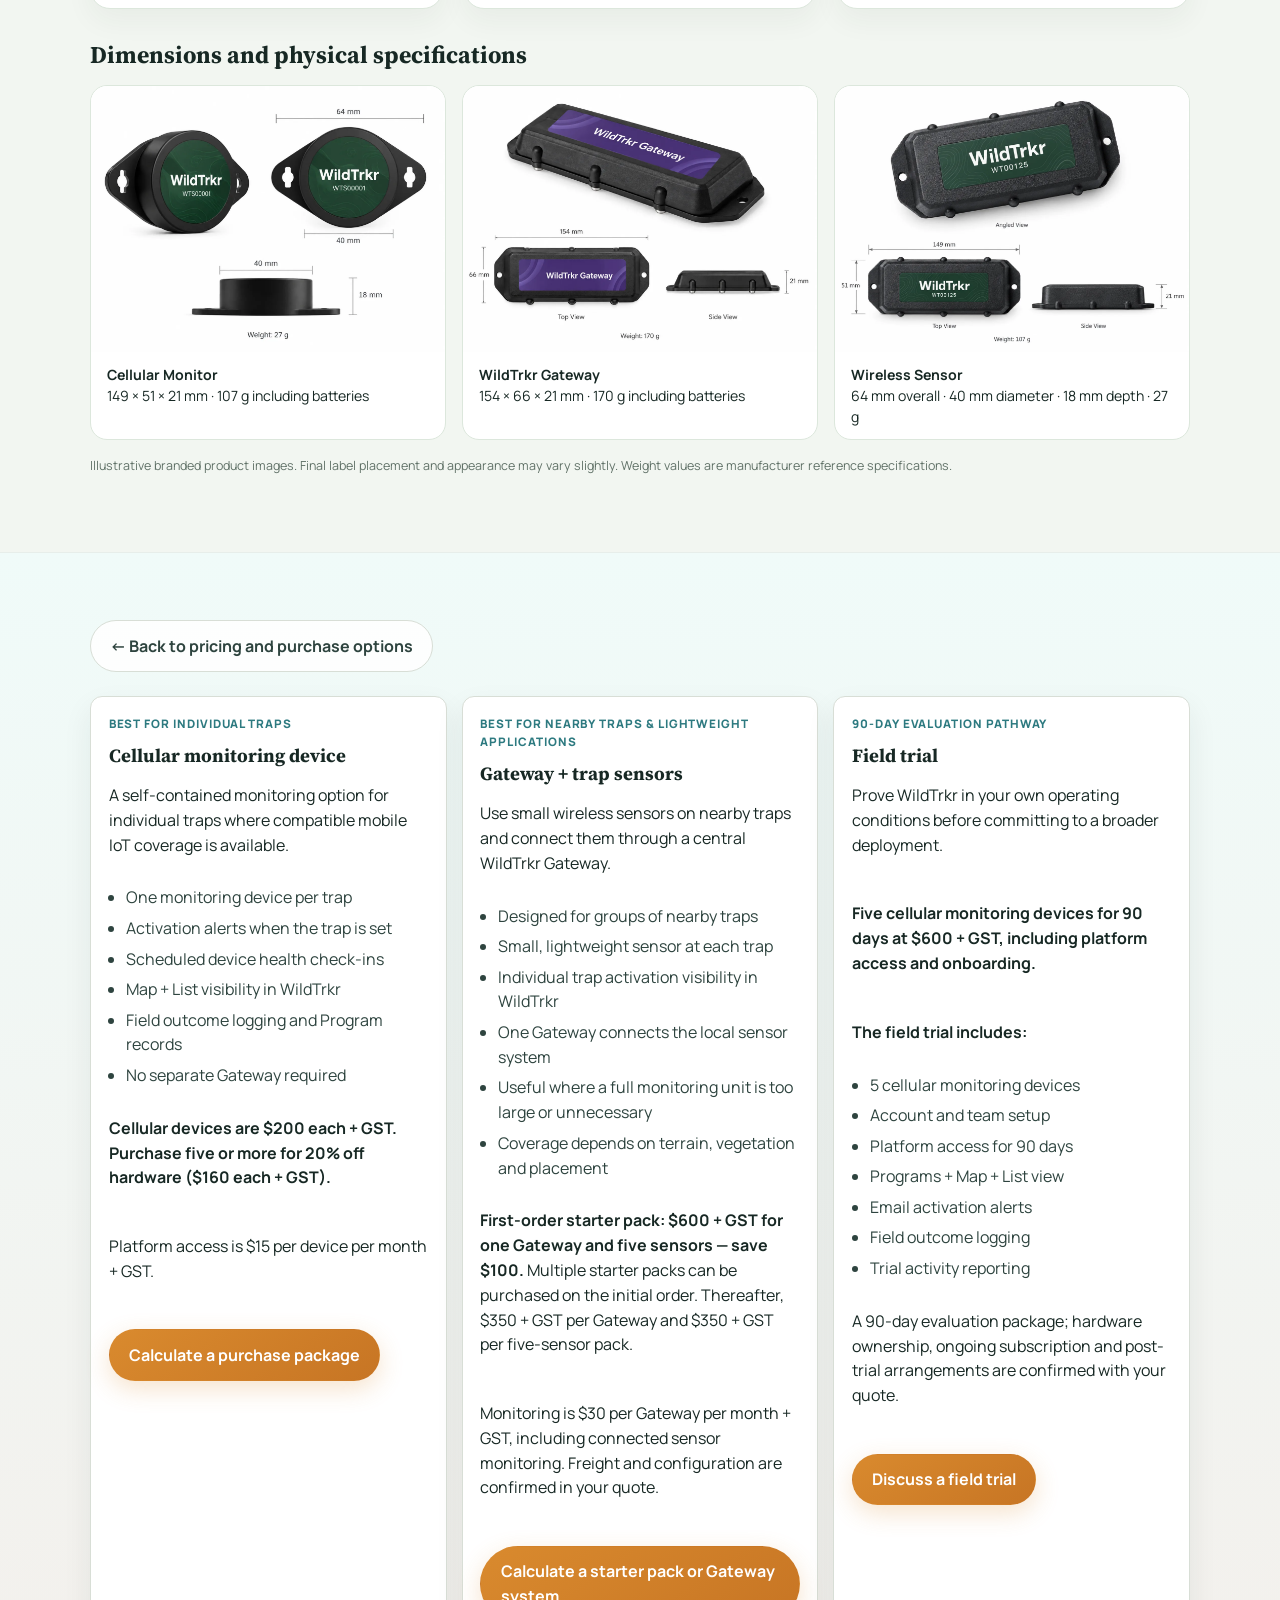
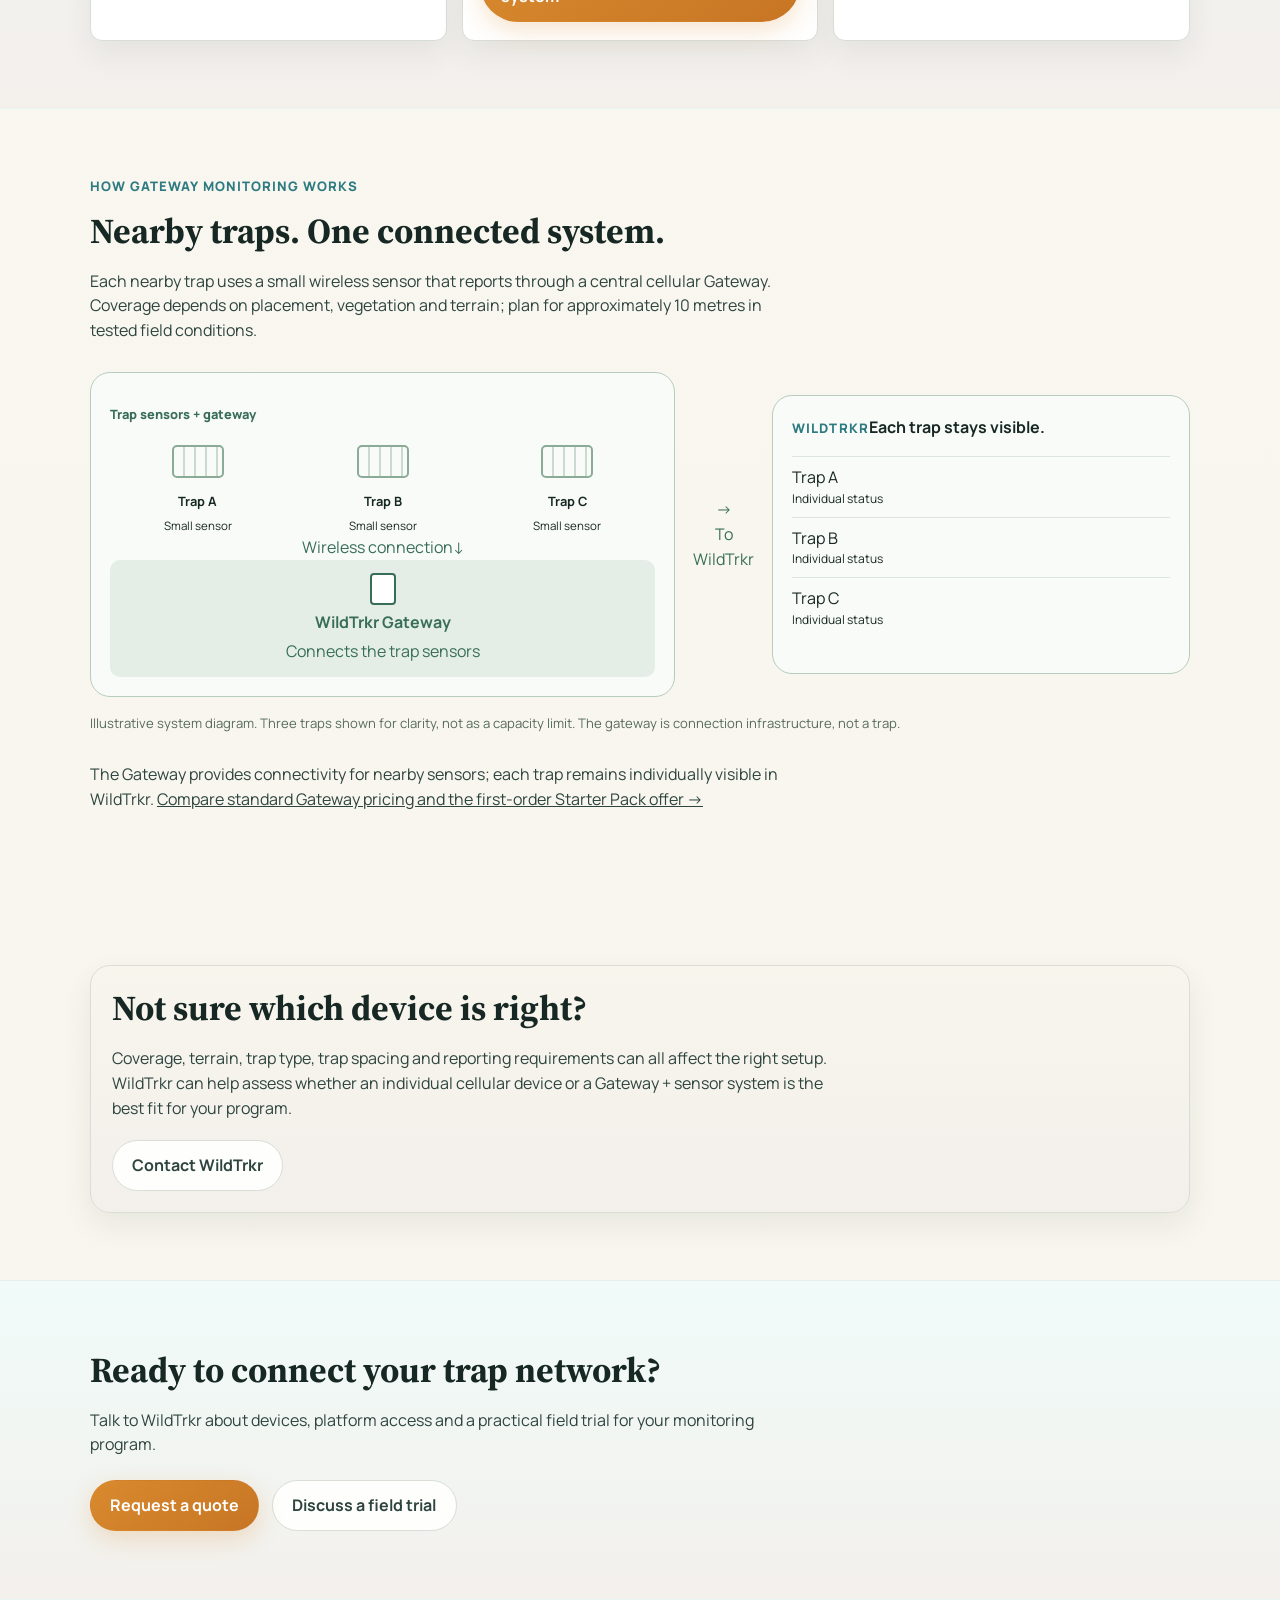
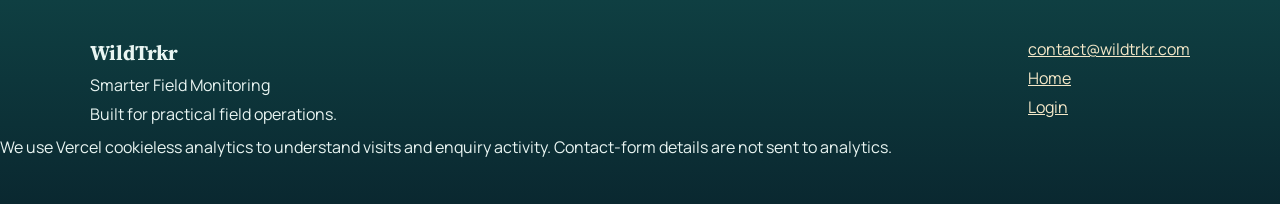
==== commit b950aa6d: "Add isolated marketing analytics and LinkedIn enquiry attribution" ====
--- a/devices.html
+++ b/devices.html
@@ -19,7 +19,8 @@
   <style>
 .wt-gallery{padding:4rem 0;background:#f2f6f1}.wt-gallery h2{margin:.3rem 0 1rem}.wt-gallery-lead{max-width:730px;color:#4e6258}.wt-gallery-grid{display:grid;grid-template-columns:repeat(3,minmax(0,1fr));gap:1.3rem;margin:2rem 0}.wt-gallery-card{background:white;border:1px solid #dce7dc;border-radius:20px;overflow:hidden;box-shadow:0 12px 28px rgba(32,53,44,.05)}.wt-gallery-card img{display:block;width:100%;aspect-ratio:1/1;object-fit:contain;background:#fff}.wt-gallery-card .copy{padding:1.1rem 1.2rem}.wt-gallery-card h3{margin:.1rem 0 .4rem}.wt-gallery-card p{font-size:.9rem;color:#4e6258}.wt-gallery-card a{font-weight:800;color:#2c674a}.wt-specs{display:grid;grid-template-columns:repeat(3,minmax(0,1fr));gap:1rem}.wt-specs figure{margin:0;background:white;border:1px solid #dce7dc;border-radius:17px;overflow:hidden}.wt-specs img{display:block;width:100%;height:auto}.wt-specs figcaption{padding:.75rem 1rem;font-size:.88rem;line-height:1.5}.wt-specs strong{display:block}.wt-preproduction{font-size:.78rem;color:#617268;margin-top:1rem}@media(max-width:780px){.wt-gallery-grid,.wt-specs{grid-template-columns:1fr}.wt-gallery{padding:2.3rem 0}.wt-gallery-card img{max-height:350px}.wt-specs figure{max-width:560px}}
 </style>
-  <style>.gateway-diagram{display:grid;grid-template-columns:minmax(0,1.4fr) 65px minmax(0,1fr);align-items:center;gap:1rem;margin:1.8rem 0}.gateway-system,.gateway-platform{border:1px solid #b7ccbd;border-radius:20px;padding:1.2rem;background:#f9fbf8}.gateway-system-label{color:#386e58;font-size:.8rem;font-weight:800}.sensor-cluster{display:grid;grid-template-columns:repeat(3,1fr);gap:.6rem}.sensor-trap{display:flex;flex-direction:column;align-items:center;text-align:center;gap:.35rem;font-size:.8rem}.sensor-trap span:last-child{font-size:.72rem}.trap-symbol{display:block;width:52px;height:33px;border:2px solid #8bab97;border-radius:5px;background:repeating-linear-gradient(90deg,transparent 0 9px,#cbdace 9px 11px);margin:8px 0}.gateway-connector,.gateway-node,.gateway-uplink{text-align:center;color:#386e58}.gateway-node{padding:.8rem;border-radius:10px;background:#e4eee6;display:flex;flex-direction:column;align-items:center;gap:.3rem}.gateway-symbol{width:26px;height:32px;border:2px solid #386e58;border-radius:4px;background:#fff}.gateway-uplink span{display:block}.gateway-platform ul{list-style:none;padding:0}.gateway-platform li{padding:.5rem 0;border-top:1px solid #dce6dc}.gateway-platform li span{display:block;font-size:.75rem}.gateway-diagram figcaption{grid-column:1/-1;color:#586a60;font-size:.82rem}@media(max-width:720px){.gateway-diagram{grid-template-columns:1fr}.gateway-system,.gateway-platform{min-width:0}.sensor-cluster{gap:.25rem}.gateway-uplink{transform:none}}</style></head>
+  <style>.gateway-diagram{display:grid;grid-template-columns:minmax(0,1.4fr) 65px minmax(0,1fr);align-items:center;gap:1rem;margin:1.8rem 0}.gateway-system,.gateway-platform{border:1px solid #b7ccbd;border-radius:20px;padding:1.2rem;background:#f9fbf8}.gateway-system-label{color:#386e58;font-size:.8rem;font-weight:800}.sensor-cluster{display:grid;grid-template-columns:repeat(3,1fr);gap:.6rem}.sensor-trap{display:flex;flex-direction:column;align-items:center;text-align:center;gap:.35rem;font-size:.8rem}.sensor-trap span:last-child{font-size:.72rem}.trap-symbol{display:block;width:52px;height:33px;border:2px solid #8bab97;border-radius:5px;background:repeating-linear-gradient(90deg,transparent 0 9px,#cbdace 9px 11px);margin:8px 0}.gateway-connector,.gateway-node,.gateway-uplink{text-align:center;color:#386e58}.gateway-node{padding:.8rem;border-radius:10px;background:#e4eee6;display:flex;flex-direction:column;align-items:center;gap:.3rem}.gateway-symbol{width:26px;height:32px;border:2px solid #386e58;border-radius:4px;background:#fff}.gateway-uplink span{display:block}.gateway-platform ul{list-style:none;padding:0}.gateway-platform li{padding:.5rem 0;border-top:1px solid #dce6dc}.gateway-platform li span{display:block;font-size:.75rem}.gateway-diagram figcaption{grid-column:1/-1;color:#586a60;font-size:.82rem}@media(max-width:720px){.gateway-diagram{grid-template-columns:1fr}.gateway-system,.gateway-platform{min-width:0}.sensor-cluster{gap:.25rem}.gateway-uplink{transform:none}}</style>  <script src="/analytics.js?v=1" defer></script>
+</head>
   <body>
     <a class="skip-link" href="#main-content">Skip to content</a>
 
@@ -213,6 +214,7 @@
           <p><a href="https://app.wildtrkr.com/login">Login</a></p>
         </div>
       </div>
-    </footer>
+    <p class="fine-print">We use Vercel cookieless analytics to understand visits and enquiry activity. Contact-form details are not sent to analytics.</p>
+</footer>
   </body>
 </html>
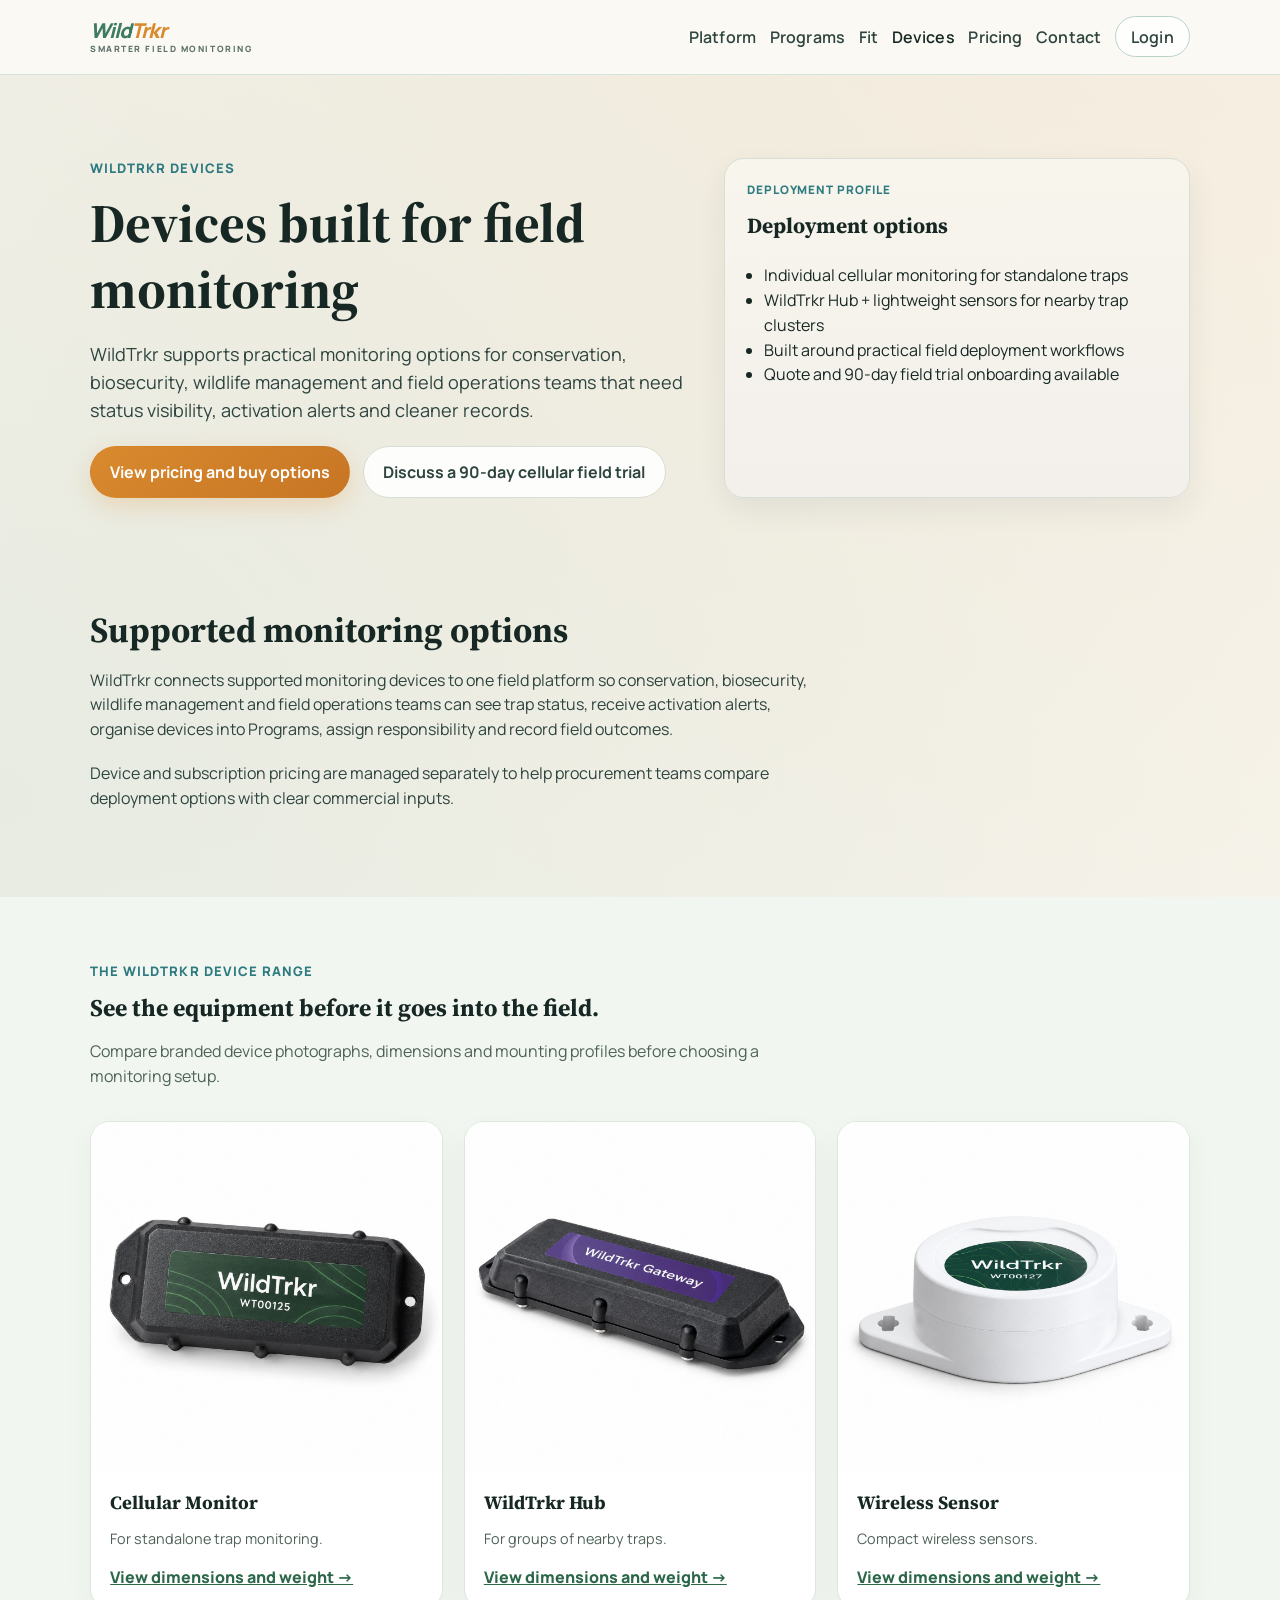
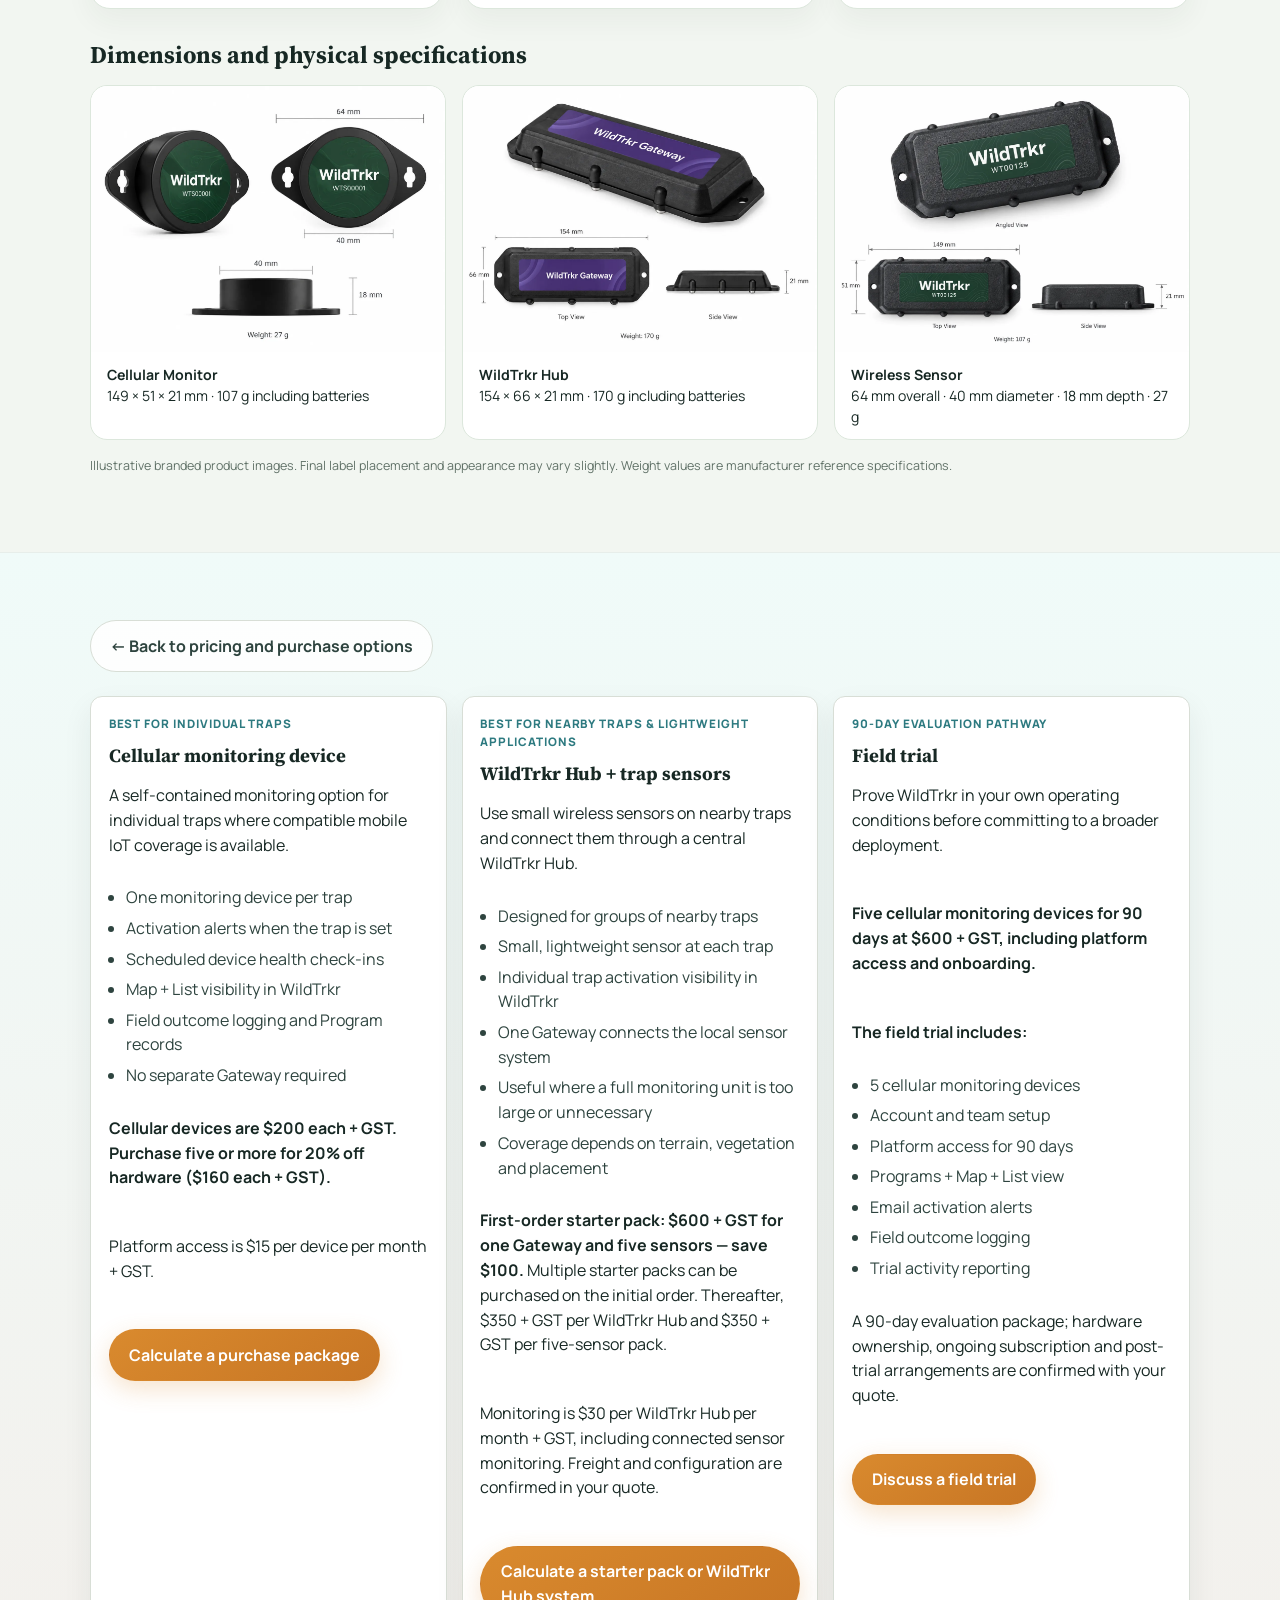
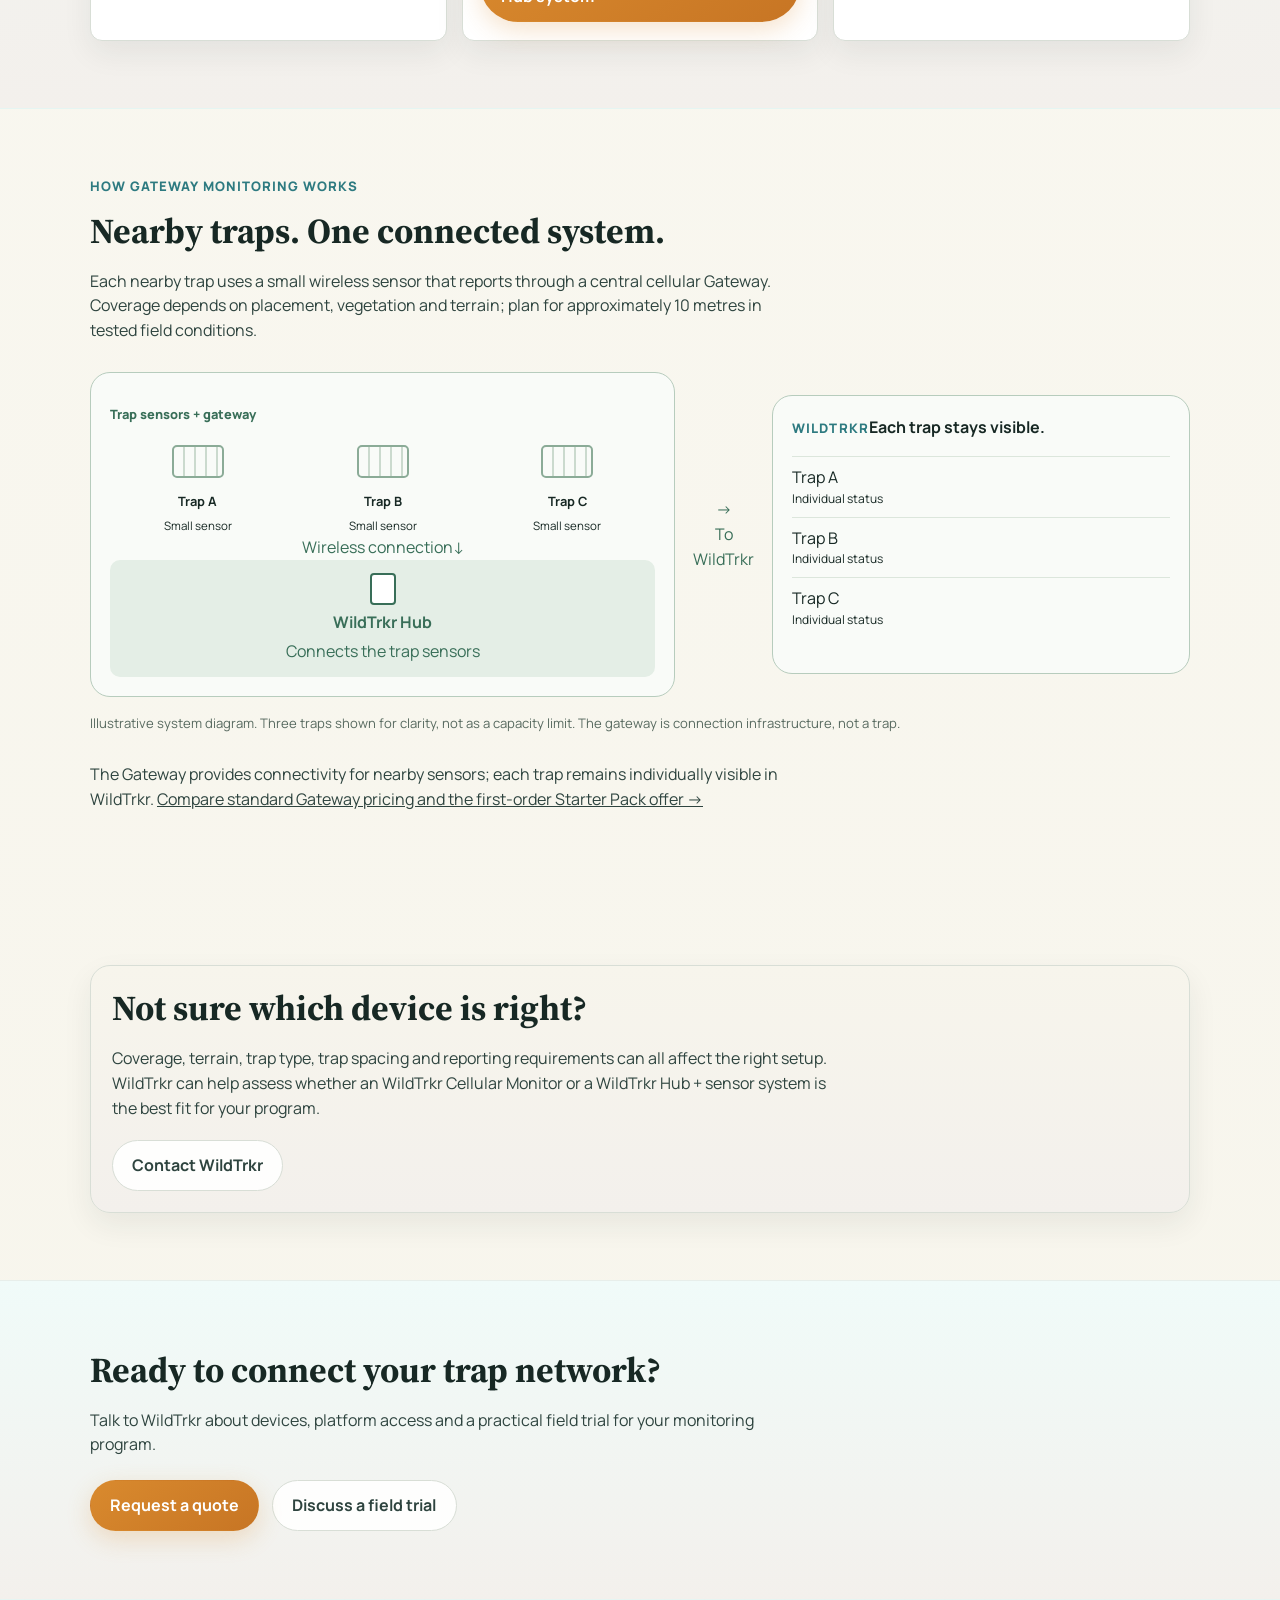
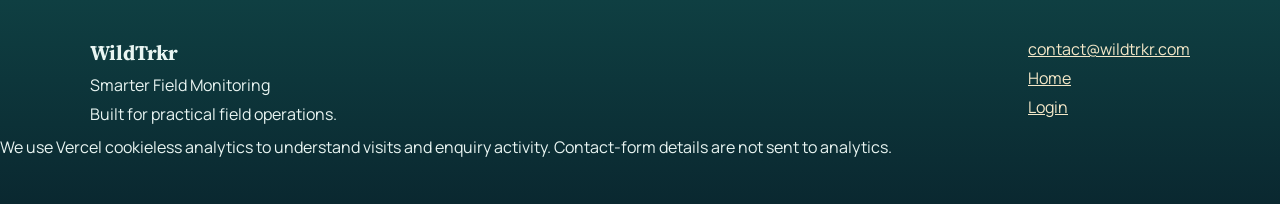
==== commit dc7864df: "Align customer-facing product terminology with WildTrkr names" ====
--- a/devices.html
+++ b/devices.html
@@ -6,7 +6,7 @@
     <title>WildTrkr Devices | Smarter Field Monitoring</title>
     <meta
       name="description"
-      content="WildTrkr monitoring options for conservation, biosecurity, wildlife management and field operations teams, including individual cellular devices and Gateway-based sensor systems."
+      content="WildTrkr monitoring options for conservation, biosecurity, wildlife management and field operations teams, including WildTrkr Cellular Monitors and WildTrkr Hub-based sensor systems."
     />
     <link rel="preconnect" href="https://fonts.googleapis.com" />
     <link rel="preconnect" href="https://fonts.gstatic.com" crossorigin />
@@ -65,7 +65,7 @@
             <h2>Deployment options</h2>
             <ul>
               <li>Individual cellular monitoring for standalone traps</li>
-              <li>Gateway + lightweight sensors for nearby trap clusters</li>
+              <li>WildTrkr Hub + lightweight sensors for nearby trap clusters</li>
               <li>Built around practical field deployment workflows</li>
               <li>Quote and 90-day field trial onboarding available</li>
             </ul>
@@ -86,7 +86,7 @@
         </div>
       </section>
 
-<section class="wt-gallery" id="product-gallery"><div class="container"><p class="kicker">The WildTrkr device range</p><h2>See the equipment before it goes into the field.</h2><p class="wt-gallery-lead">Compare branded device photographs, dimensions and mounting profiles before choosing a monitoring setup.</p><div class="wt-gallery-grid"><article class="wt-gallery-card"><img src="[data-uri]" alt="Cellular Monitor with WildTrkr identification sticker" loading="lazy" /><div class="copy"><h3>Cellular Monitor</h3><p>For standalone trap monitoring.</p><a href="#wt-spec-0">View dimensions and weight →</a></div></article><article class="wt-gallery-card"><img src="[data-uri]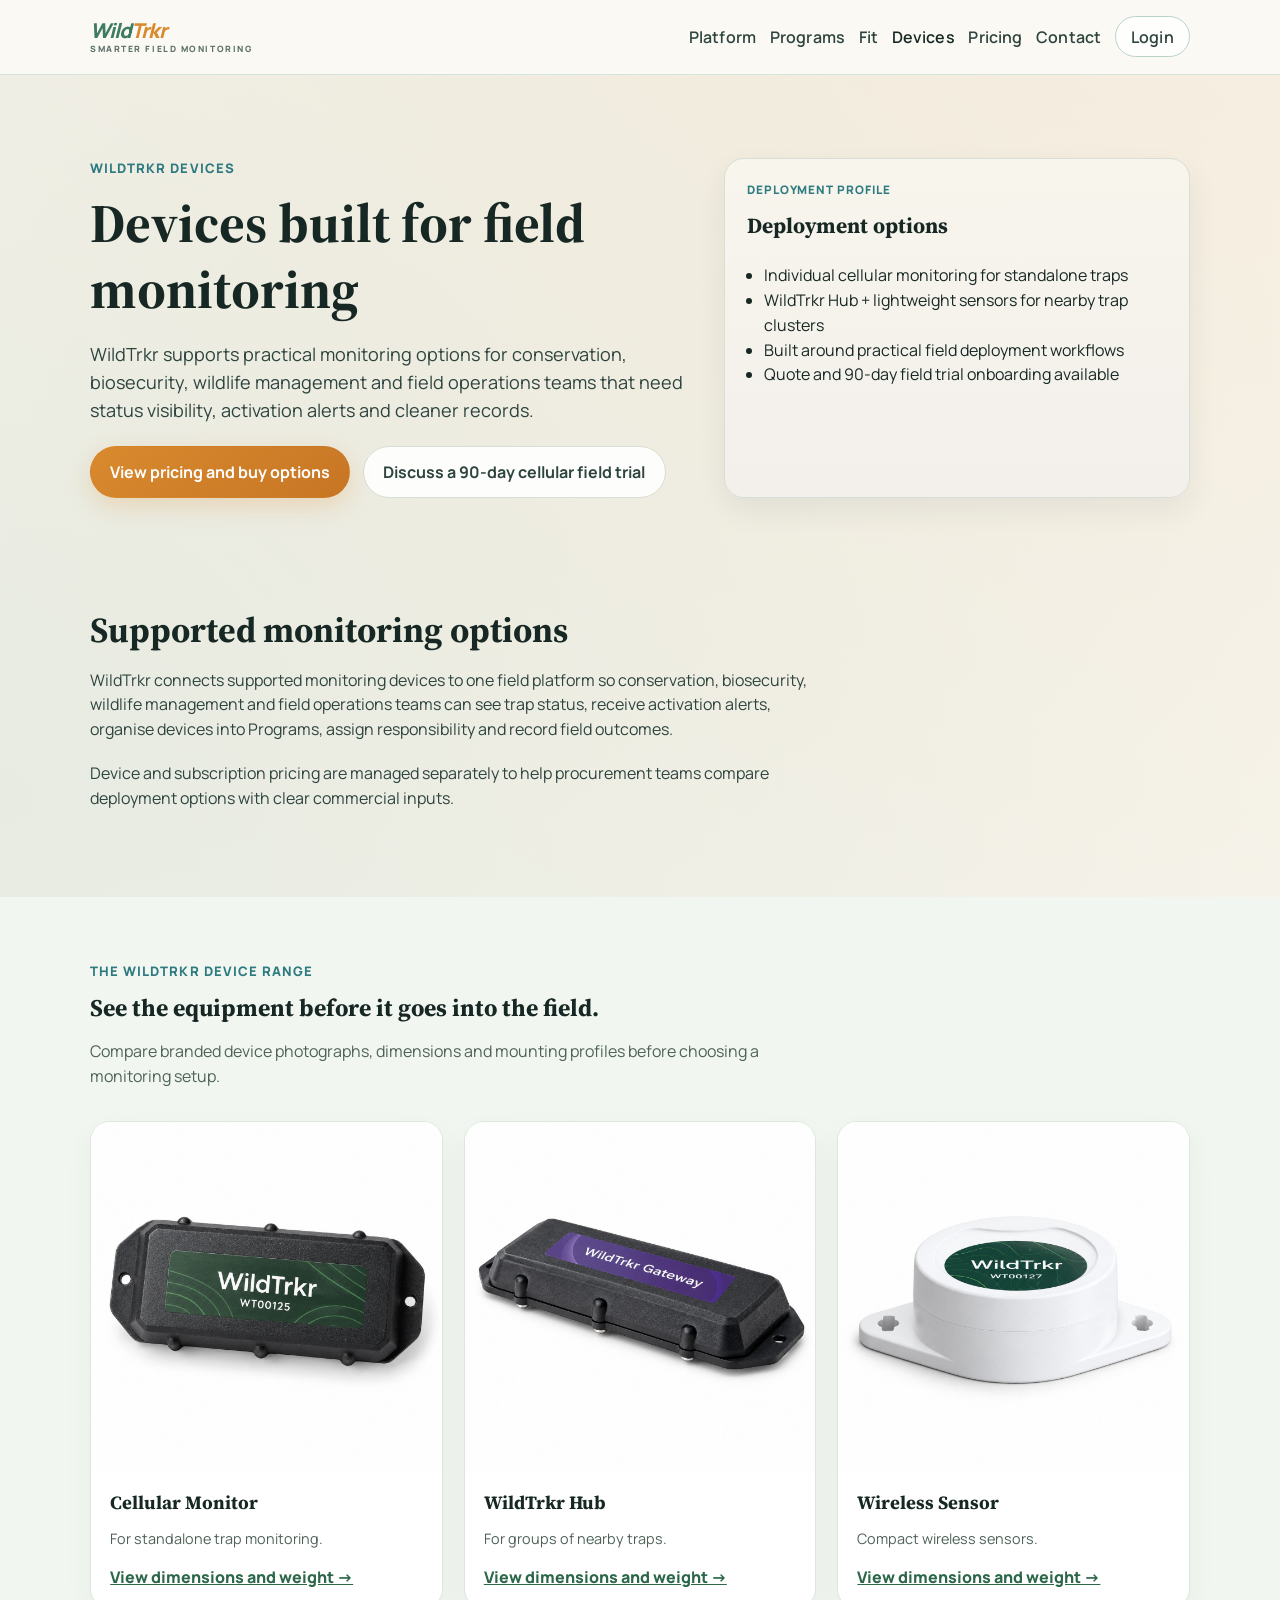
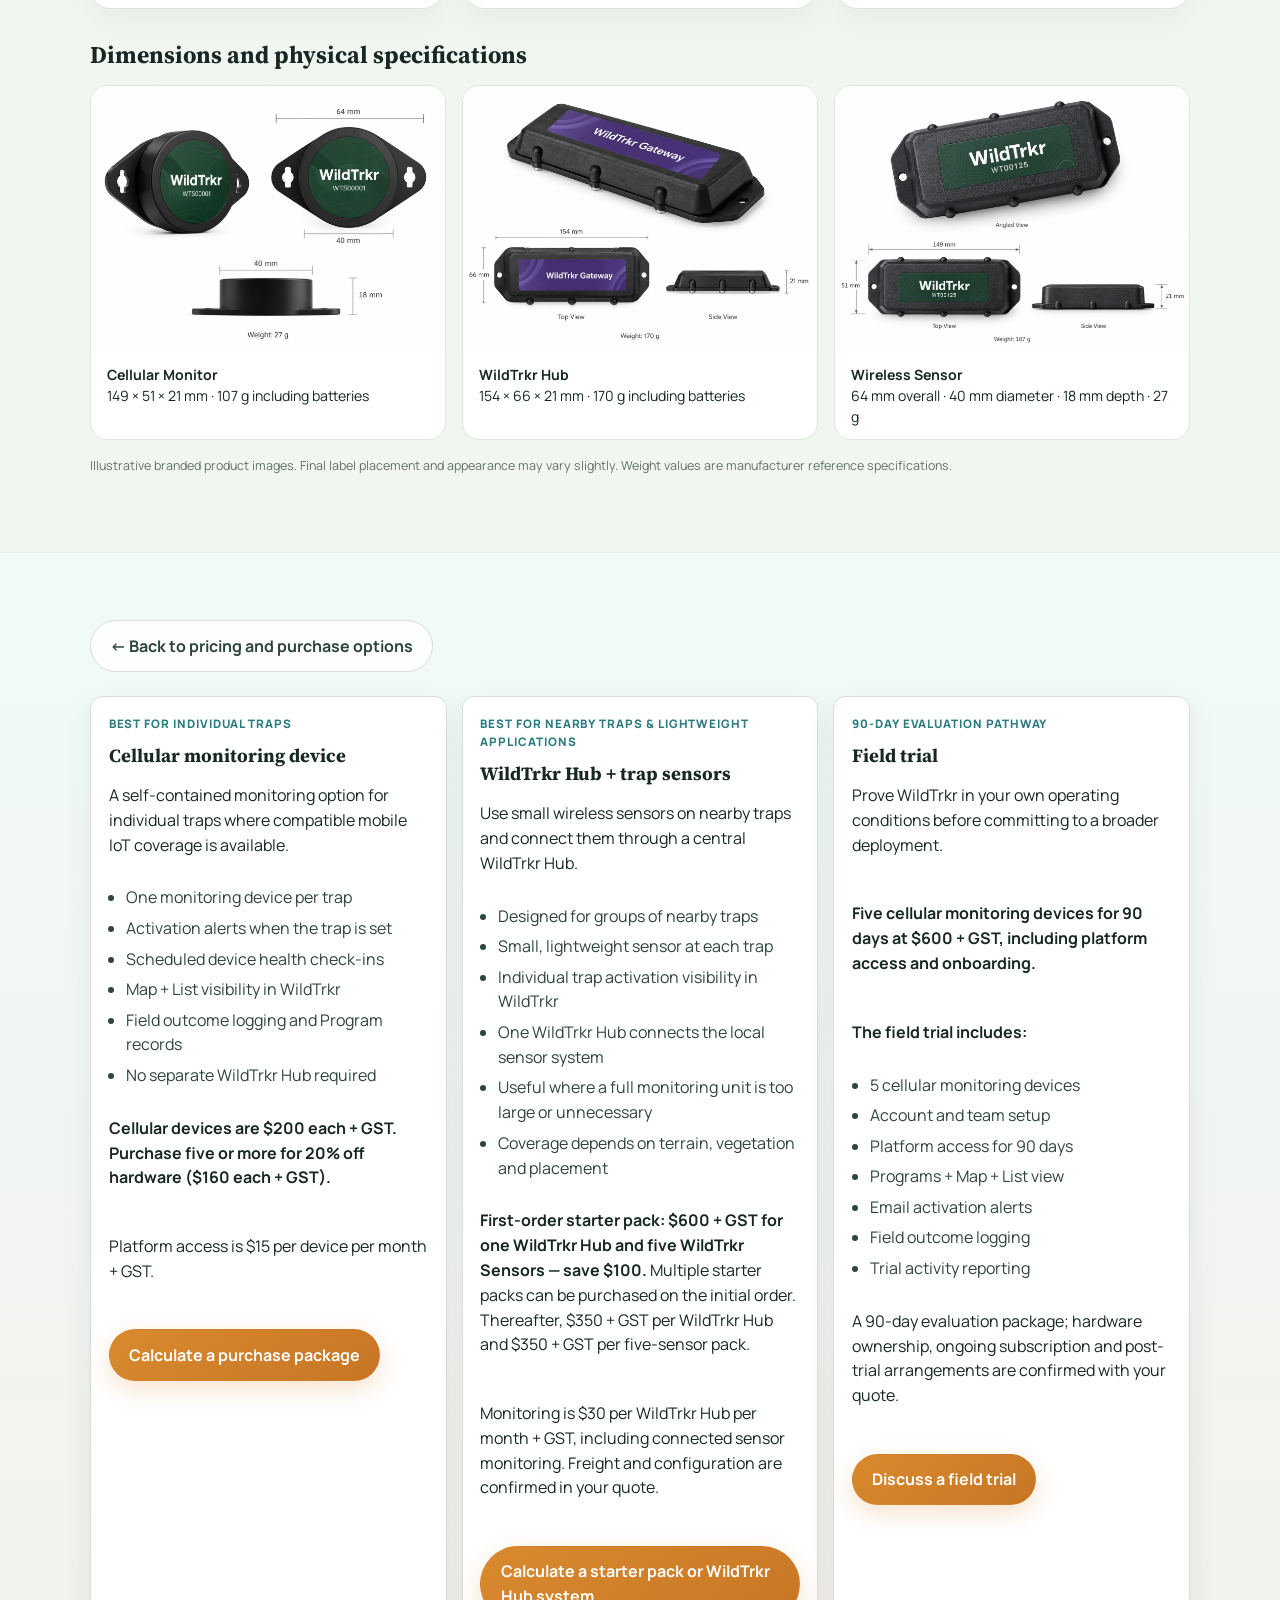
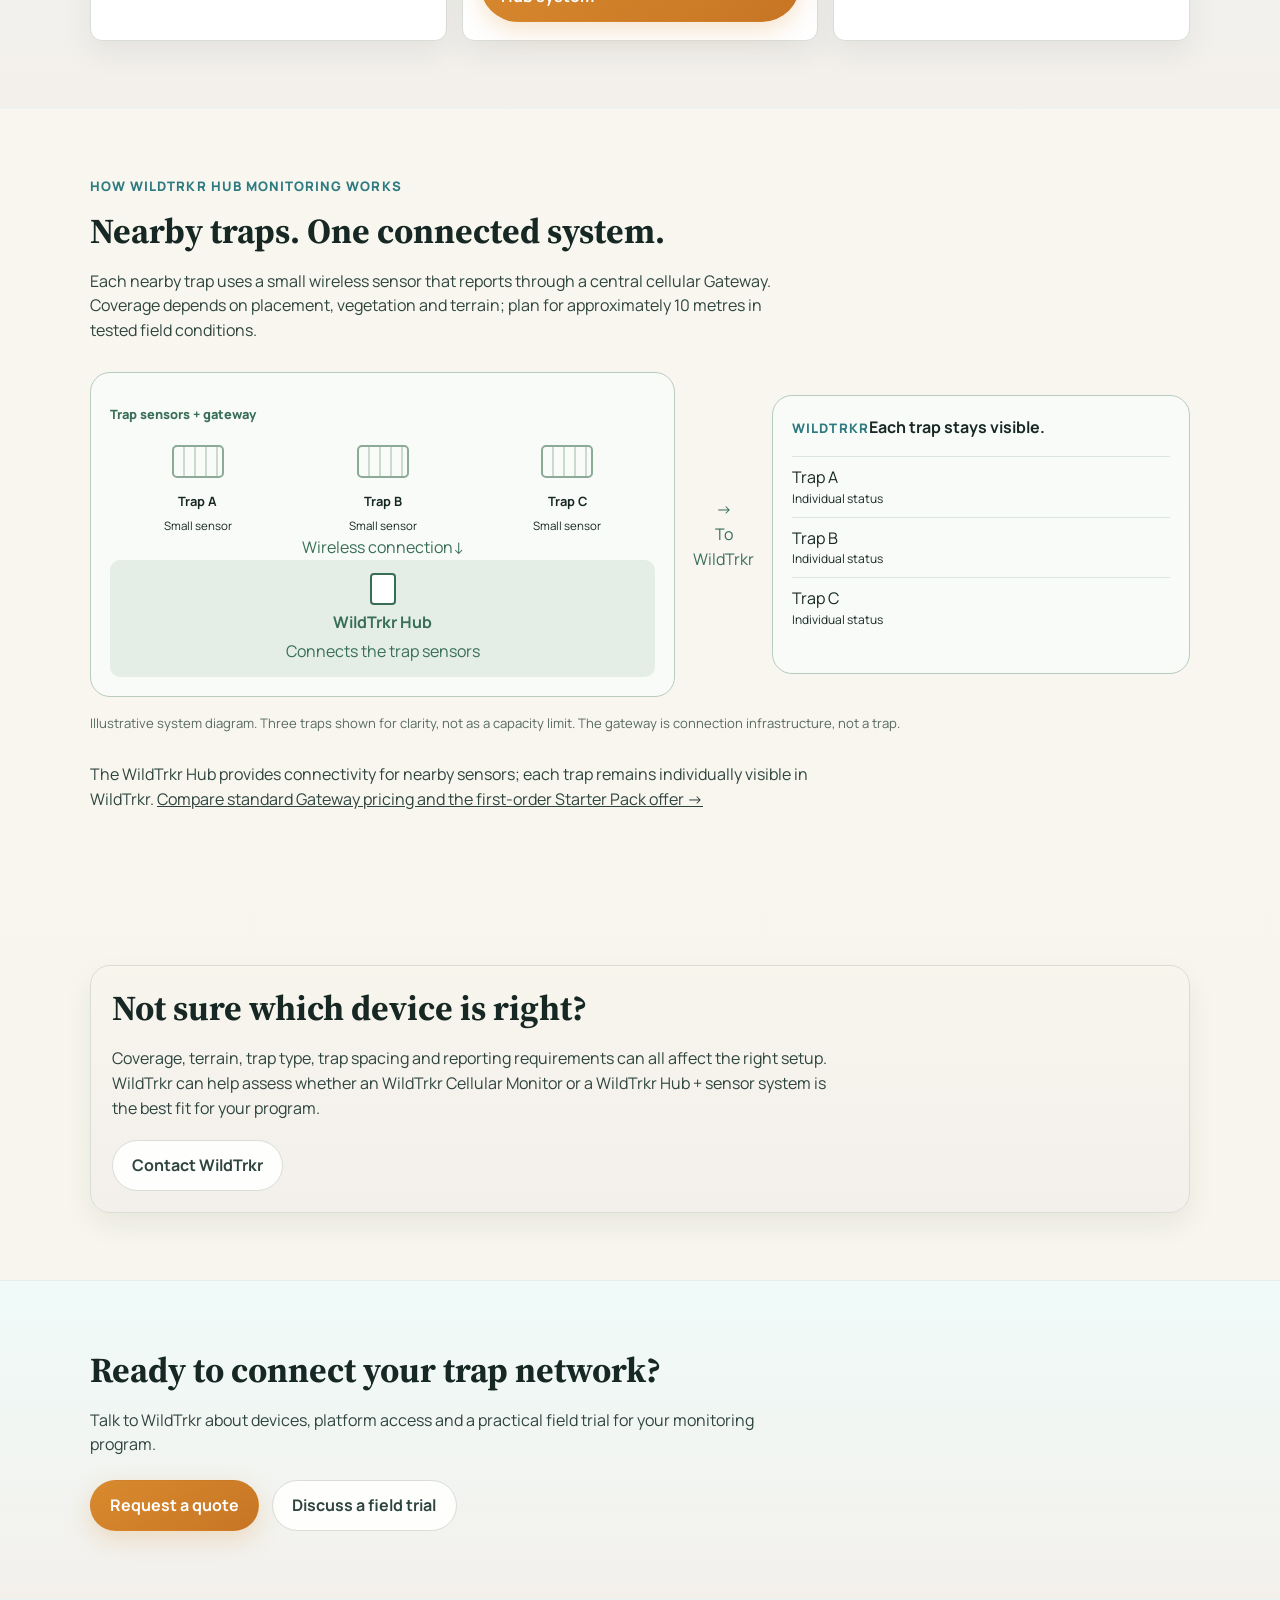
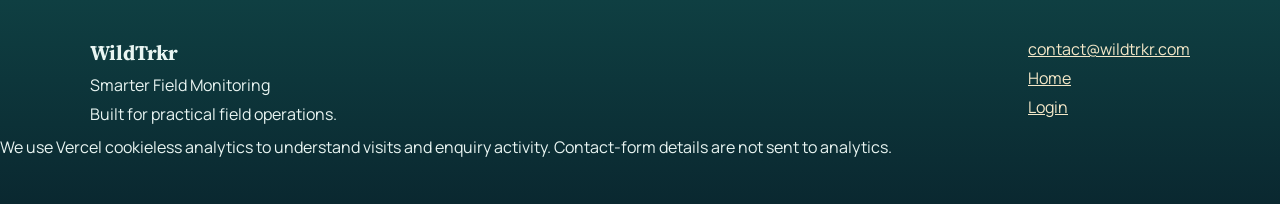
==== commit 2da7e148: "Complete remaining customer-facing Hub wording in product and pricing copy" ====
--- a/devices.html
+++ b/devices.html
@@ -103,7 +103,7 @@
                 <li>Scheduled device health check-ins</li>
                 <li>Map + List visibility in WildTrkr</li>
                 <li>Field outcome logging and Program records</li>
-                <li>No separate Gateway required</li>
+                <li>No separate WildTrkr Hub required</li>
               </ul>
               <p><strong>Cellular devices are $200 each + GST. Purchase five or more for 20% off hardware ($160 each + GST).</strong></p>
               <p>Platform access is $15 per device per month + GST.</p>
@@ -122,11 +122,11 @@
                 <li>Designed for groups of nearby traps</li>
                 <li>Small, lightweight sensor at each trap</li>
                 <li>Individual trap activation visibility in WildTrkr</li>
-                <li>One Gateway connects the local sensor system</li>
+                <li>One WildTrkr Hub connects the local sensor system</li>
                 <li>Useful where a full monitoring unit is too large or unnecessary</li>
                 <li>Coverage depends on terrain, vegetation and placement</li>
               </ul>
-              <p><strong>First-order starter pack: $600 + GST for one Gateway and five sensors — save $100.</strong> Multiple starter packs can be purchased on the initial order. Thereafter, $350 + GST per WildTrkr Hub and $350 + GST per five-sensor pack.</p>
+              <p><strong>First-order starter pack: $600 + GST for one WildTrkr Hub and five WildTrkr Sensors — save $100.</strong> Multiple starter packs can be purchased on the initial order. Thereafter, $350 + GST per WildTrkr Hub and $350 + GST per five-sensor pack.</p>
               <p>Monitoring is $30 per WildTrkr Hub per month + GST, including connected sensor monitoring. Freight and configuration are confirmed in your quote.</p>
               <div class="cta-stack">
                 <a class="button button-primary" href="/#gateway-estimate-title">Calculate a starter pack or WildTrkr Hub system</a>
@@ -160,7 +160,7 @@
       </section>
 
 
-      <section class="section" id="gateway-explained" aria-labelledby="gateway-explained-title"><div class="container"><p class="kicker">How Gateway monitoring works</p><h2 id="gateway-explained-title">Nearby traps. One connected system.</h2><p class="section-intro">Each nearby trap uses a small wireless sensor that reports through a central cellular Gateway. Coverage depends on placement, vegetation and terrain; plan for approximately 10 metres in tested field conditions.</p><figure class="gateway-diagram">
+      <section class="section" id="gateway-explained" aria-labelledby="gateway-explained-title"><div class="container"><p class="kicker">How WildTrkr Hub monitoring works</p><h2 id="gateway-explained-title">Nearby traps. One connected system.</h2><p class="section-intro">Each nearby trap uses a small wireless sensor that reports through a central cellular Gateway. Coverage depends on placement, vegetation and terrain; plan for approximately 10 metres in tested field conditions.</p><figure class="gateway-diagram">
           <div class="gateway-system">
             <p class="gateway-system-label">Trap sensors + gateway</p>
             <div class="sensor-cluster" aria-label="Three illustrative traps, each with its own sensor">
@@ -174,7 +174,7 @@
           <div class="gateway-uplink"><span aria-hidden="true">→</span><span>To WildTrkr</span></div>
           <div class="gateway-platform"><span class="kicker">WildTrkr</span><strong>Each trap stays visible.</strong><ul><li>Trap A <span>Individual status</span></li><li>Trap B <span>Individual status</span></li><li>Trap C <span>Individual status</span></li></ul></div>
           <figcaption>Illustrative system diagram. Three traps shown for clarity, not as a capacity limit. The gateway is connection infrastructure, not a trap.</figcaption>
-        </figure><p class="section-intro" style="margin-top:1.2rem">The Gateway provides connectivity for nearby sensors; each trap remains individually visible in WildTrkr. <a href="/#gateway-estimate-title">Compare standard Gateway pricing and the first-order Starter Pack offer →</a></p></div></section>
+        </figure><p class="section-intro" style="margin-top:1.2rem">The WildTrkr Hub provides connectivity for nearby sensors; each trap remains individually visible in WildTrkr. <a href="/#gateway-estimate-title">Compare standard Gateway pricing and the first-order Starter Pack offer →</a></p></div></section>
       <section class="section" id="suitability">
         <div class="container panel-soft">
           <h2>Not sure which device is right?</h2>
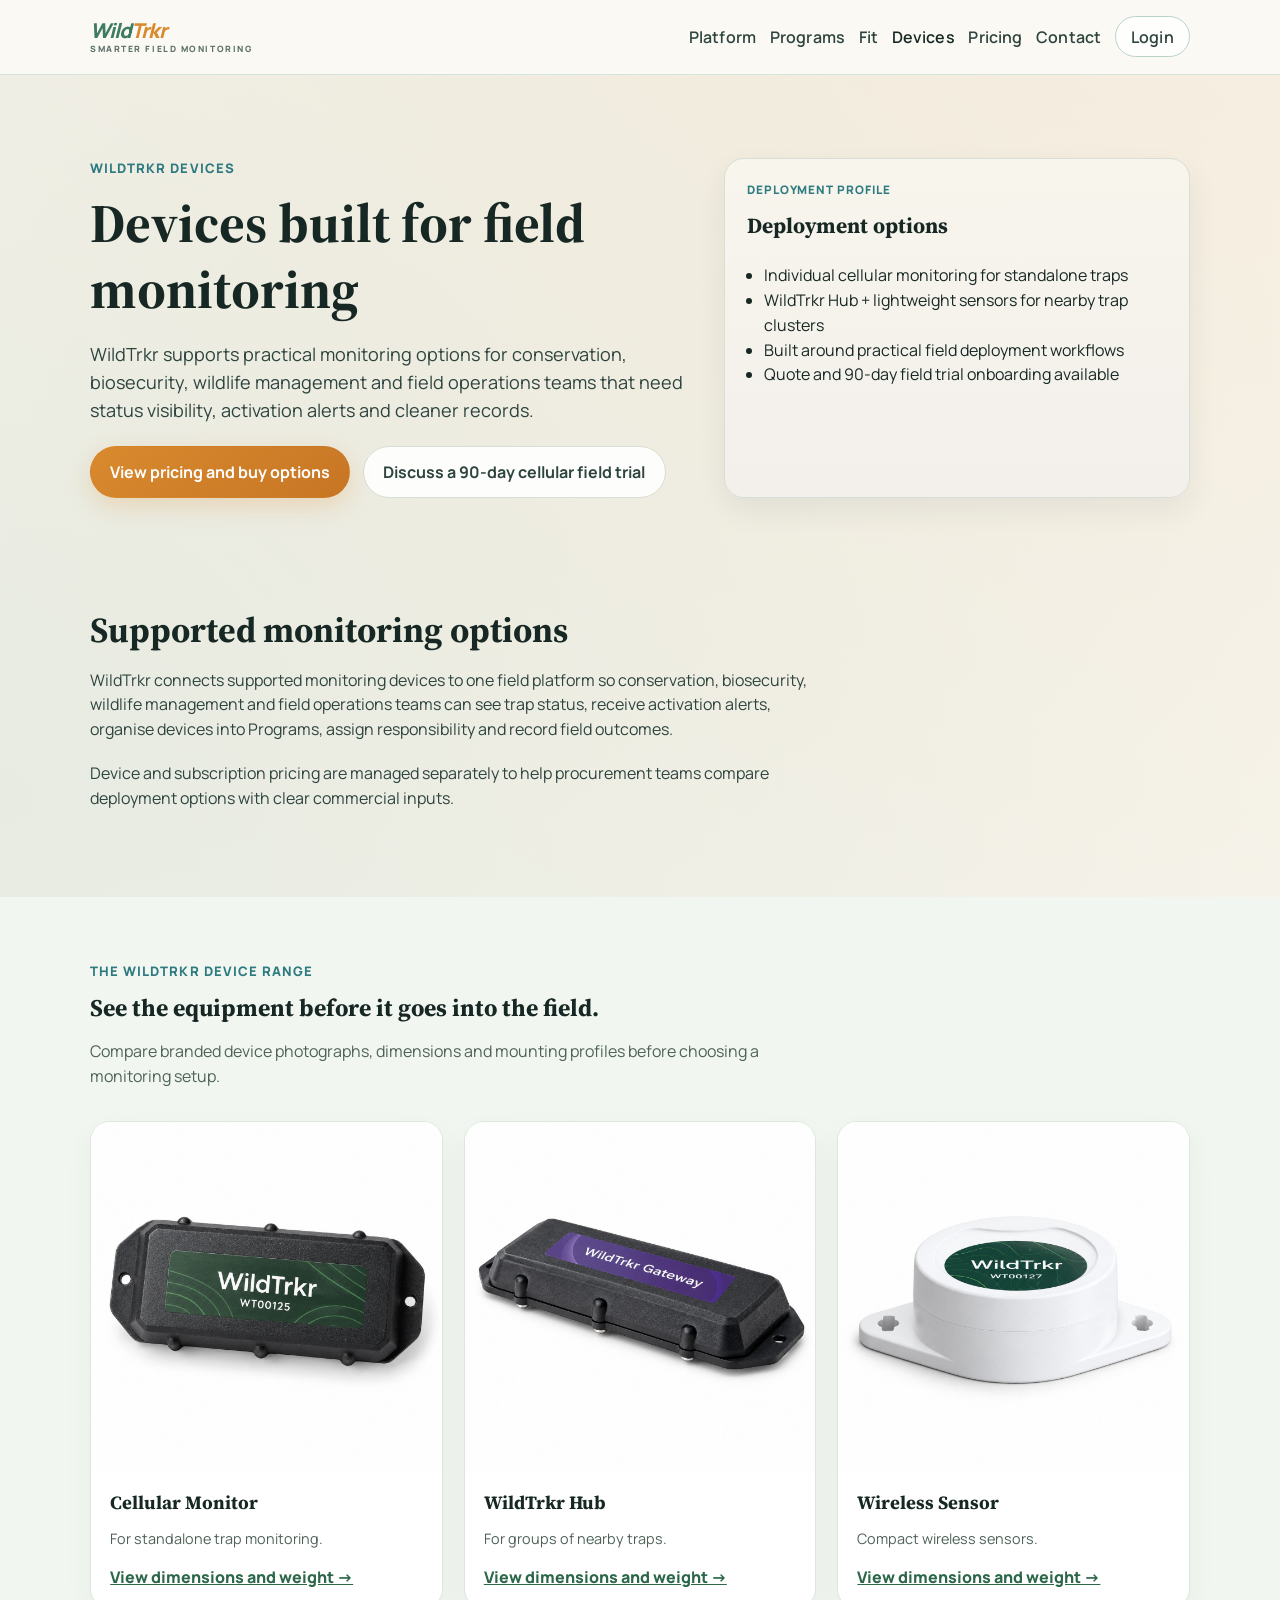
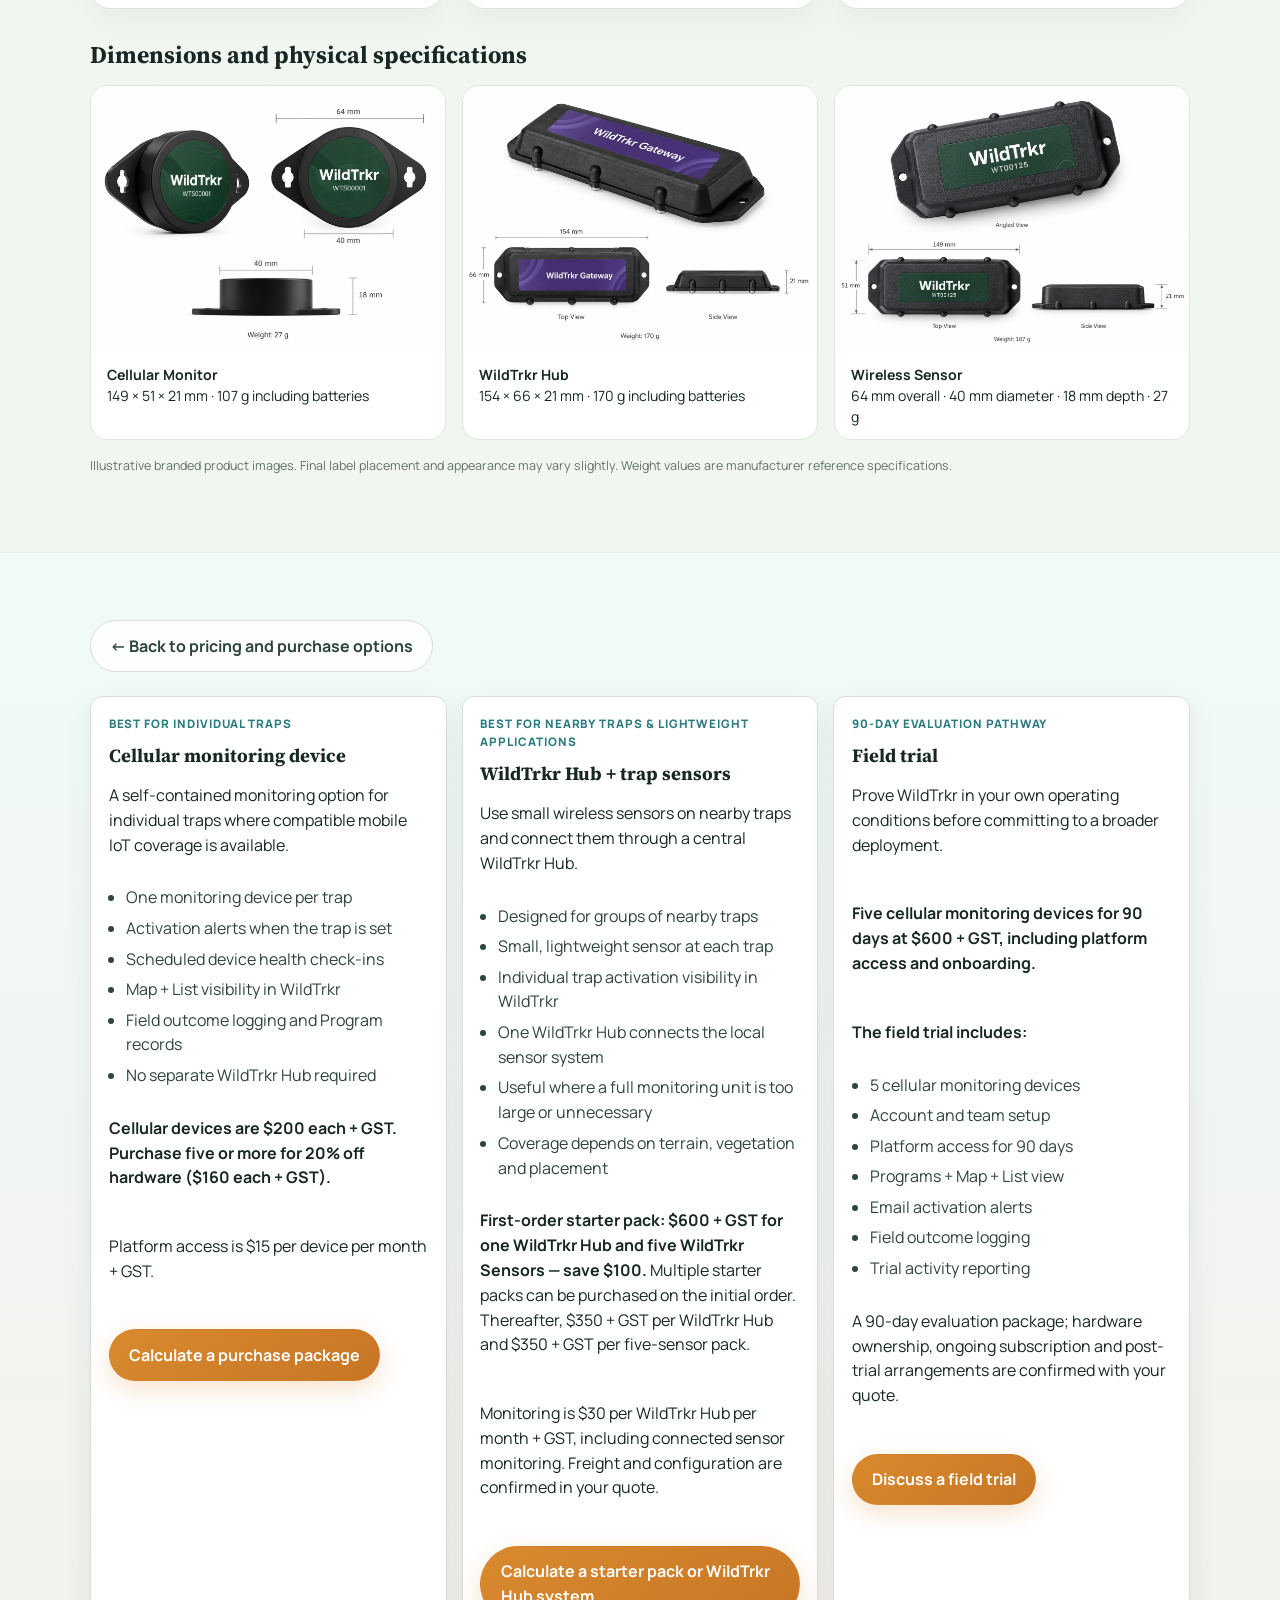
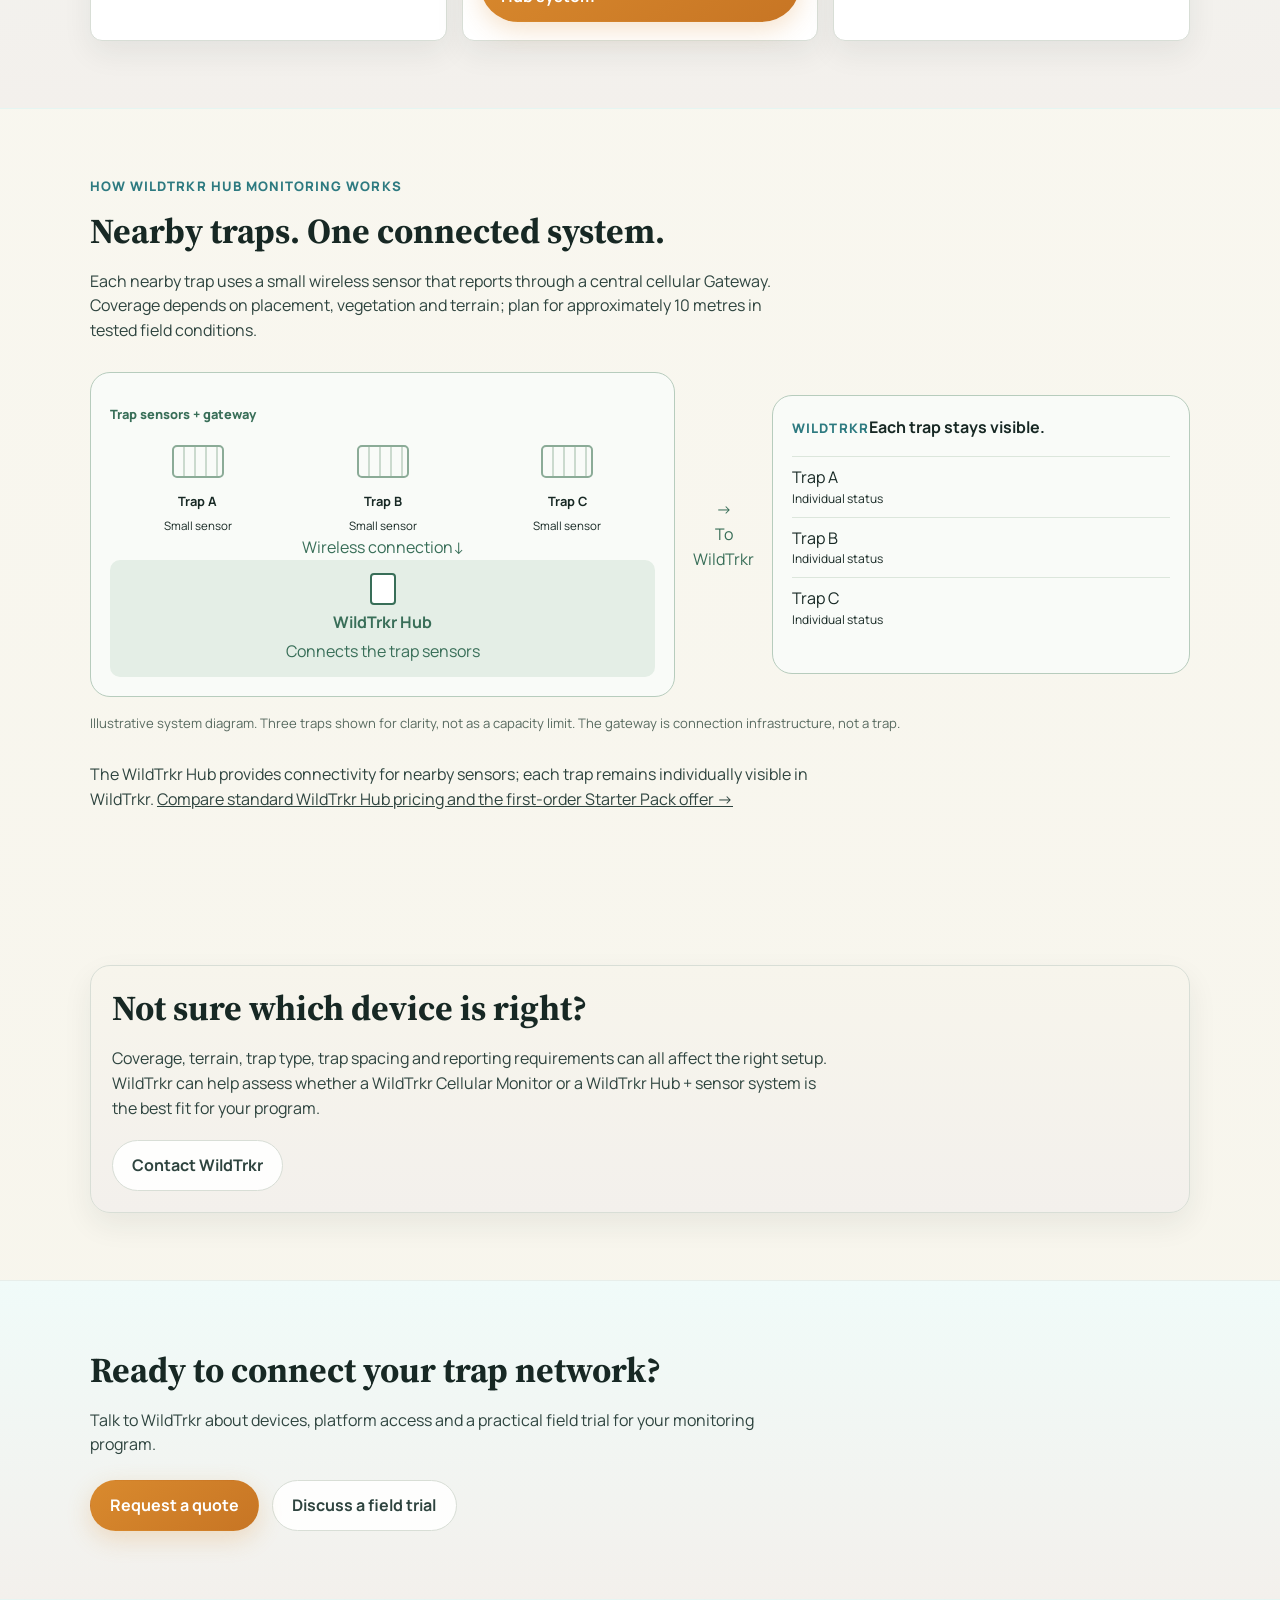
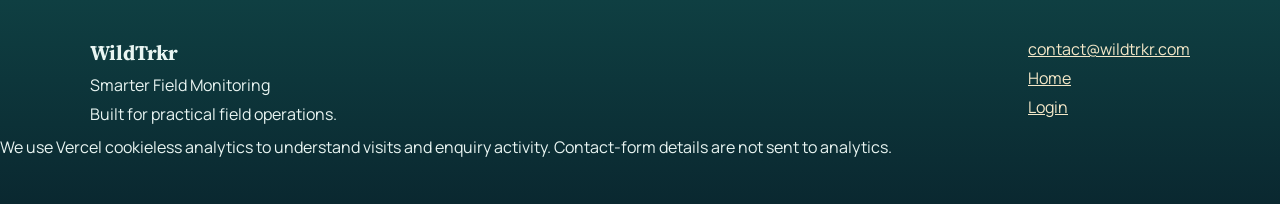
==== commit 84fc855f: "Polish product terminology and correct naming copy before release" ====
--- a/devices.html
+++ b/devices.html
@@ -174,13 +174,13 @@
           <div class="gateway-uplink"><span aria-hidden="true">→</span><span>To WildTrkr</span></div>
           <div class="gateway-platform"><span class="kicker">WildTrkr</span><strong>Each trap stays visible.</strong><ul><li>Trap A <span>Individual status</span></li><li>Trap B <span>Individual status</span></li><li>Trap C <span>Individual status</span></li></ul></div>
           <figcaption>Illustrative system diagram. Three traps shown for clarity, not as a capacity limit. The gateway is connection infrastructure, not a trap.</figcaption>
-        </figure><p class="section-intro" style="margin-top:1.2rem">The WildTrkr Hub provides connectivity for nearby sensors; each trap remains individually visible in WildTrkr. <a href="/#gateway-estimate-title">Compare standard Gateway pricing and the first-order Starter Pack offer →</a></p></div></section>
+        </figure><p class="section-intro" style="margin-top:1.2rem">The WildTrkr Hub provides connectivity for nearby sensors; each trap remains individually visible in WildTrkr. <a href="/#gateway-estimate-title">Compare standard WildTrkr Hub pricing and the first-order Starter Pack offer →</a></p></div></section>
       <section class="section" id="suitability">
         <div class="container panel-soft">
           <h2>Not sure which device is right?</h2>
           <p class="section-intro">
             Coverage, terrain, trap type, trap spacing and reporting requirements can all affect the right setup.
-            WildTrkr can help assess whether an WildTrkr Cellular Monitor or a WildTrkr Hub + sensor system is the best fit for your program.
+            WildTrkr can help assess whether a WildTrkr Cellular Monitor or a WildTrkr Hub + sensor system is the best fit for your program.
           </p>
           <a class="button button-secondary" href="/#contact">Contact WildTrkr</a>
         </div>
